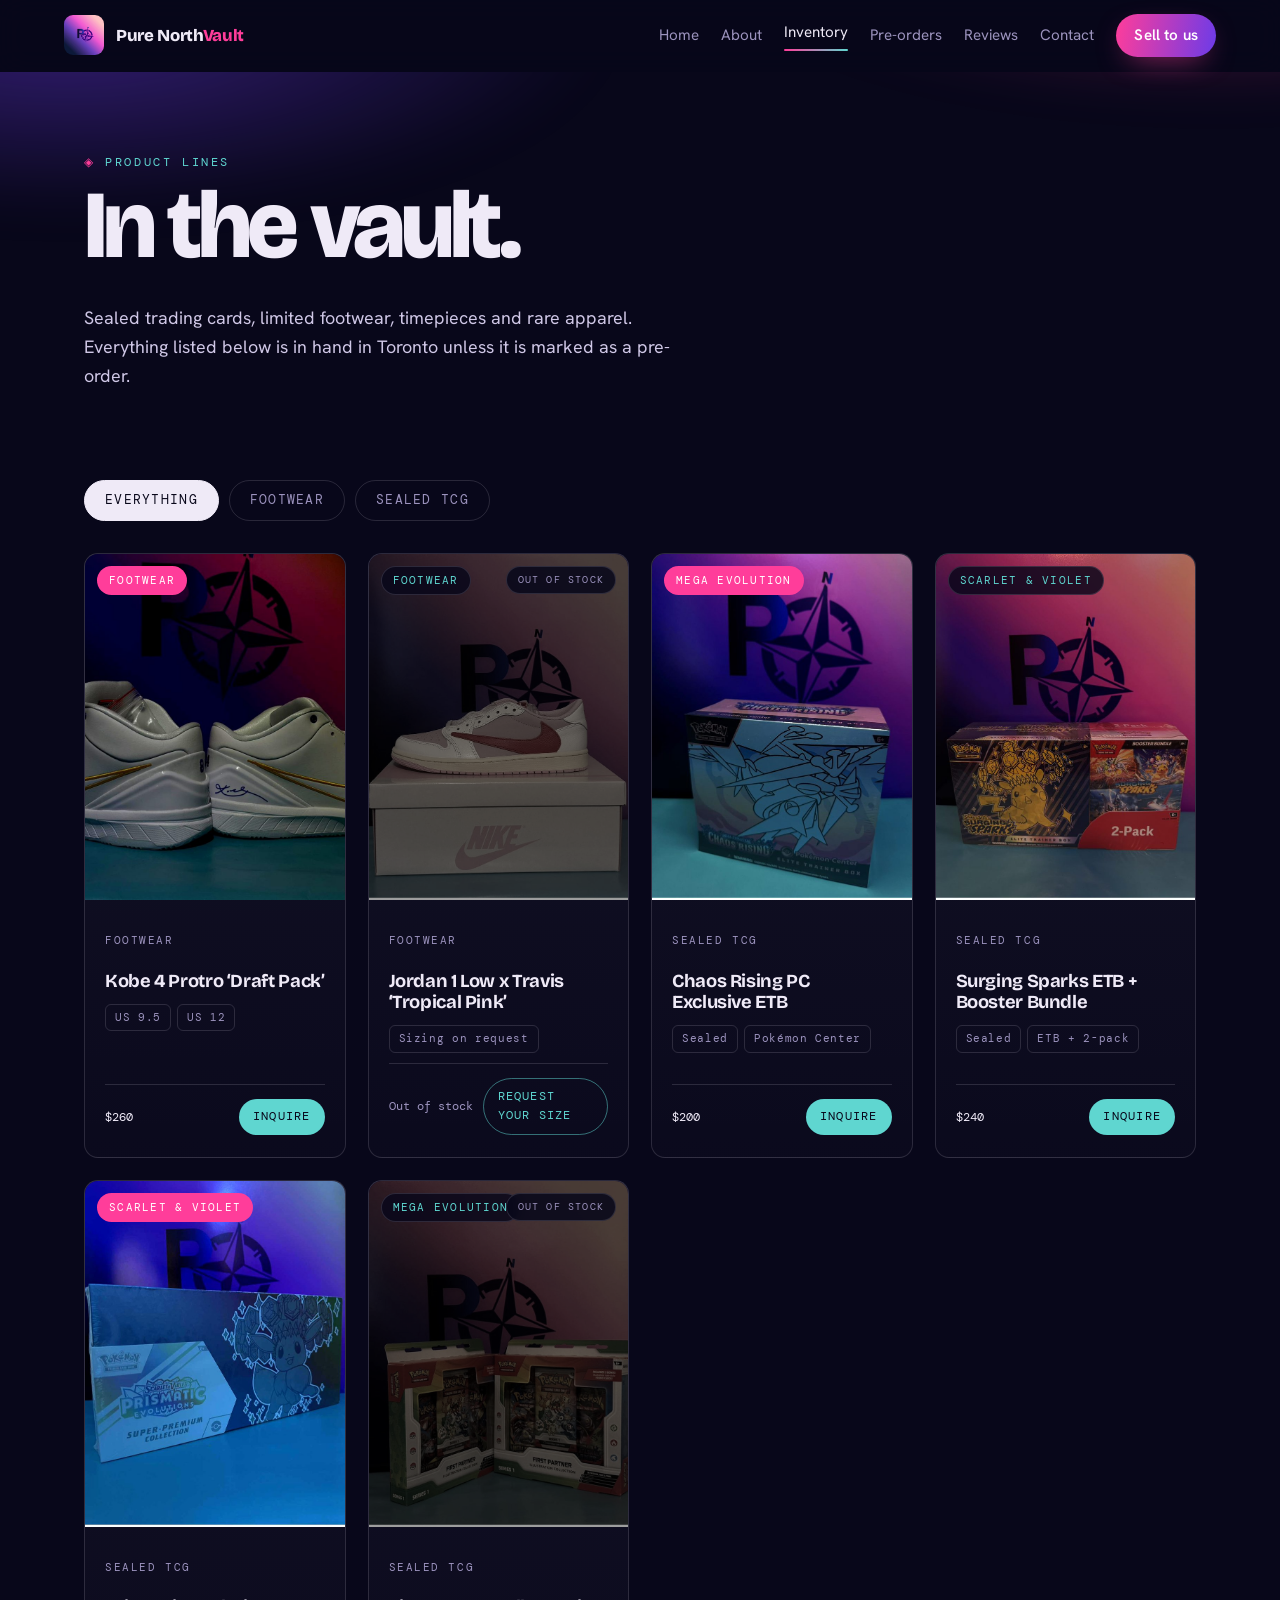
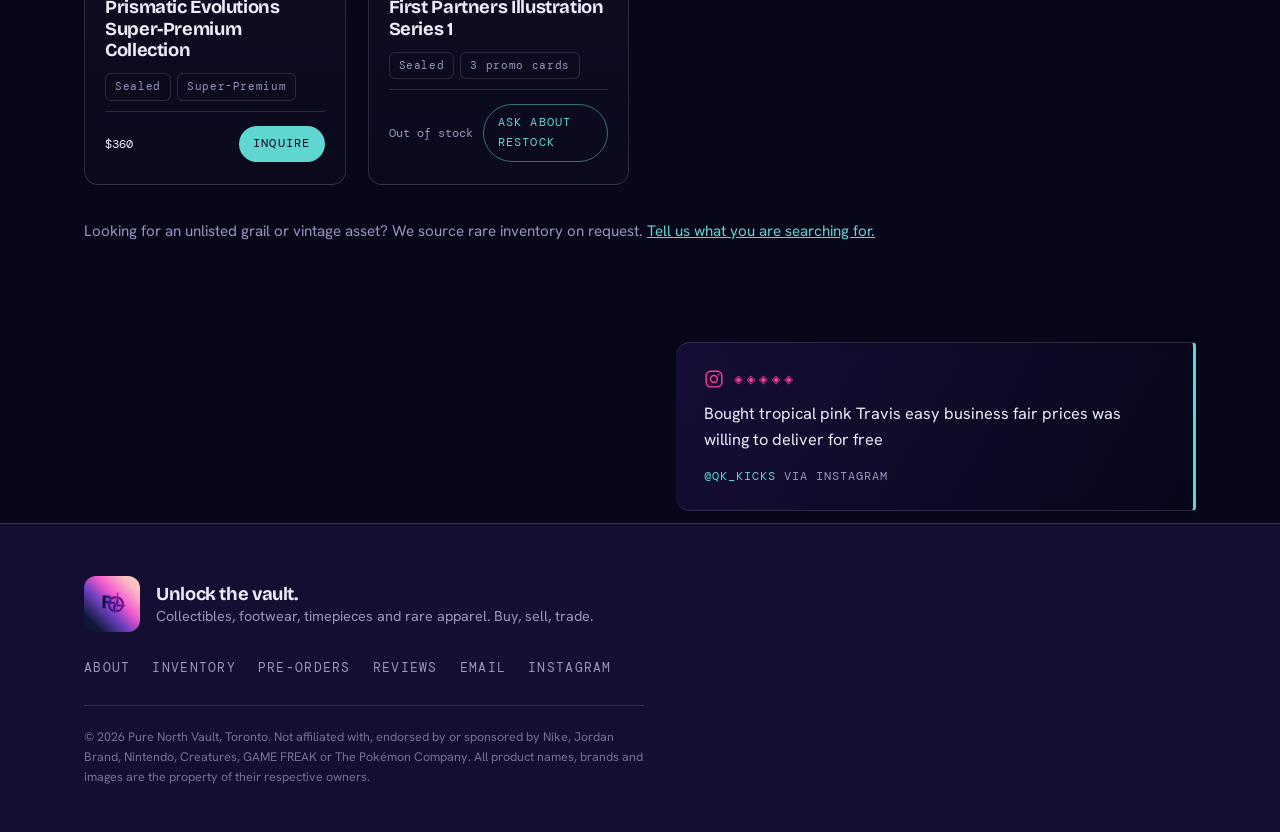
==== inventory.html @ a0ca2fc9 "Multi-page site update" ====
<!DOCTYPE html>
<html lang="en">
<head>
<meta charset="utf-8">
<meta name="viewport" content="width=device-width, initial-scale=1">
<title>Inventory | Pure North Vault</title>
<meta name="description" content="Sealed Pokemon, limited footwear and rare collectibles currently in the vault. In hand in Toronto, shipped worldwide.">
<meta name="theme-color" content="#08071A">
<meta property="og:title" content="Inventory | Pure North Vault">
<meta property="og:description" content="Sealed Pokemon, limited footwear and rare collectibles currently in the vault. In hand in Toronto, shipped worldwide.">
<meta property="og:image" content="assets/logo-pure-north-vault.jpg">
<meta property="og:type" content="website">
<link rel="icon" href="assets/logo-pure-north-vault.jpg">
<link rel="preconnect" href="https://fonts.googleapis.com">
<link rel="preconnect" href="https://fonts.gstatic.com" crossorigin>
<link href="https://fonts.googleapis.com/css2?family=Bricolage+Grotesque:opsz,wdth,wght@12..96,75..100,400;12..96,75..100,700;12..96,75..100,800&family=Hanken+Grotesk:wght@400;500;600&family=DM+Mono:wght@400;500&display=swap" rel="stylesheet">
<link rel="stylesheet" href="styles.css">
</head>
<body>
<a class="skip" href="#main">Skip to content</a>

<header class="nav" id="nav">
  <a class="nav__brand" href="index.html">
    <img src="assets/logo-pure-north-vault.jpg" alt="" width="40" height="40">
    <span>Pure North<em>Vault</em></span>
  </a>
  <nav class="nav__links" id="navLinks" aria-label="Main">
      <a href="index.html">Home</a>
      <a href="about.html">About</a>
      <a href="inventory.html" class="is-here">Inventory</a>
      <a href="preorders.html">Pre-orders</a>
      <a href="reviews.html">Reviews</a>
      <a href="contact.html">Contact</a>
    <a class="btn btn--sm" href="mailto:inquires@purenorthvault.com?subject=Selling%20to%20Pure%20North%20Vault">Sell to us</a>
  </nav>
  <button class="nav__toggle" id="navToggle" aria-expanded="false" aria-controls="navLinks">
    <span></span><span></span><span class="sr">Menu</span>
  </button>
</header>

<main id="main">
<section class="phead">
  <div class="phead__glow" aria-hidden="true"></div>
  <div class="wrap">
    <p class="label">Product lines</p>
    <h1 class="phead__title">In the vault.</h1>
    <p class="phead__lede">Sealed trading cards, limited footwear, timepieces and rare apparel. Everything listed below is in hand in Toronto unless it is marked as a pre-order.</p>
  </div>
</section>

<section class="section section--tight">
  <div class="wrap">
    <div class="filters" role="tablist" aria-label="Filter inventory">
      <button class="chip is-on" role="tab" aria-selected="true" data-filter="all">Everything</button>
      <button class="chip" role="tab" aria-selected="false" data-filter="footwear">Footwear</button>
      <button class="chip" role="tab" aria-selected="false" data-filter="tcg">Sealed TCG</button>
    </div>

    <div class="grid" id="grid"></div>

    <p class="grid__note">
      Looking for an unlisted grail or vintage asset? We source rare inventory on request.
      <a href="mailto:inquires@purenorthvault.com?subject=Sourcing%20request&body=Item%2C%20reference%20or%20set%3A%0ASize%3A%0ABudget%3A">Tell us what you are searching for.</a>
    </p>
  </div>
</section>

<div class="wrap">
  <figure class="vouch vouch--right">
    <div class="vouch__head"><svg class="ig" viewBox="0 0 24 24" fill="none" stroke="currentColor" stroke-width="1.7" aria-hidden="true"><rect x="2.6" y="2.6" width="18.8" height="18.8" rx="5.4"/><circle cx="12" cy="12" r="4.15"/><circle cx="17.35" cy="6.7" r="1.15" fill="currentColor" stroke="none"/></svg><span class="vouch__stars" aria-label="5 out of 5">&#9672;&#9672;&#9672;&#9672;&#9672;</span></div>
    <blockquote>Bought tropical pink Travis easy business fair prices was willing to deliver for free</blockquote>
    <figcaption><a href="https://instagram.com/qk_kicks" target="_blank" rel="noopener">@qk_kicks</a><span>via Instagram</span></figcaption>
  </figure>
</div>
</main>

<footer class="foot">
  <div class="wrap foot__inner">
    <div class="foot__brand">
      <img src="assets/logo-pure-north-vault.jpg" alt="Pure North Vault" width="56" height="56">
      <p>Unlock the vault.<br><span>Collectibles, footwear, timepieces and rare apparel. Buy, sell, trade.</span></p>
    </div>
    <nav class="foot__links" aria-label="Footer">
      <a href="about.html">About</a>
      <a href="inventory.html">Inventory</a>
      <a href="preorders.html">Pre-orders</a>
      <a href="reviews.html">Reviews</a>
      <a href="mailto:inquires@purenorthvault.com">Email</a>
      <a href="https://instagram.com/purenorthvault" target="_blank" rel="noopener">Instagram</a>
    </nav>
    <p class="foot__legal">
      &copy; <span id="year">2026</span> Pure North Vault, Toronto. Not affiliated with, endorsed by or sponsored by
      Nike, Jordan Brand, Nintendo, Creatures, GAME FREAK or The Pok&eacute;mon Company. All product names, brands and
      images are the property of their respective owners.
    </p>
  </div>
</footer>

<script src="script.js"></script>
</body>
</html>
---- styles.css ----
/* =========================================================
   PURE NORTH VAULT - styles.css
   Palette   ink #08071A · vault #140E33 · violet #6C3BE8
             magenta #FF3D9A · ice #5FD6D0 · bone #EFEAF7
   Type      Bricolage Grotesque (display) / Hanken Grotesk (body)
             DM Mono (labels, data)
   ========================================================= */

:root{
  --ink:#08071A;
  --vault:#140E33;
  --vault-2:#1C1442;
  --violet:#6C3BE8;
  --magenta:#FF3D9A;
  --ice:#5FD6D0;
  --bone:#EFEAF7;
  --dim:#9C93BE;
  --line:rgba(239,234,247,.14);

  --display:"Bricolage Grotesque",system-ui,sans-serif;
  --body:"Hanken Grotesk",system-ui,sans-serif;
  --mono:"DM Mono",ui-monospace,monospace;

  --gutter:clamp(20px,5vw,64px);
  --maxw:1240px;
  --r:14px;
}

*,*::before,*::after{box-sizing:border-box}
html{scroll-behavior:smooth;-webkit-text-size-adjust:100%}
body{
  margin:0;
  background:var(--ink);
  color:var(--bone);
  font-family:var(--body);
  font-size:clamp(16px,1.05vw,17px);
  line-height:1.62;
  overflow-x:hidden;
}
img{max-width:100%;display:block}
a{color:inherit}
button,input,select,textarea{font:inherit;color:inherit}

.wrap{width:100%;max-width:var(--maxw);margin-inline:auto;padding-inline:var(--gutter)}
.sr{position:absolute;width:1px;height:1px;overflow:hidden;clip:rect(0 0 0 0);white-space:nowrap}
.skip{position:absolute;left:-9999px;top:0;background:var(--magenta);color:#fff;padding:12px 18px;z-index:99}
.skip:focus{left:12px;top:12px}

:focus-visible{outline:2px solid var(--ice);outline-offset:3px;border-radius:4px}

/* ---------- shared type ---------- */
.h2{
  font-family:var(--display);
  font-weight:800;
  font-size:clamp(2.4rem,6vw,4.4rem);
  line-height:.95;
  letter-spacing:-.03em;
  margin:.15em 0 .4em;
}
.label{
  font-family:var(--mono);
  font-size:.74rem;
  letter-spacing:.22em;
  text-transform:uppercase;
  color:var(--ice);
  margin:0;
}
.label::before{content:"◈ ";color:var(--magenta)}
.eyebrow{
  font-family:var(--mono);
  font-size:.74rem;
  letter-spacing:.2em;
  text-transform:uppercase;
  color:var(--dim);
  margin:0 0 22px;
}
.section__lede{max-width:56ch;color:var(--dim);font-size:1.06rem;margin:0 0 44px}

/* ---------- buttons ---------- */
.btn{
  display:inline-flex;align-items:center;justify-content:center;gap:10px;
  padding:15px 26px;border:0;border-radius:100px;cursor:pointer;
  background:linear-gradient(100deg,var(--magenta),var(--violet));
  color:#fff;text-decoration:none;font-weight:600;letter-spacing:.01em;
  box-shadow:0 10px 30px -12px rgba(255,61,154,.75);
  transition:transform .18s ease, box-shadow .18s ease, filter .18s ease;
}
.btn:hover{transform:translateY(-2px);filter:brightness(1.08);box-shadow:0 16px 38px -14px rgba(255,61,154,.9)}
.btn:active{transform:translateY(0)}
.btn--ghost{background:transparent;border:1px solid var(--line);box-shadow:none;color:var(--bone)}
.btn--ghost:hover{border-color:var(--ice);box-shadow:none;background:rgba(95,214,208,.07)}
.btn--sm{padding:9px 18px;font-size:.9rem}
.btn--full{width:100%}
.link{
  font-family:var(--mono);font-size:.85rem;letter-spacing:.04em;
  color:var(--ice);text-decoration:none;border-bottom:1px solid transparent;
}
.link:hover{border-color:var(--ice)}

/* =========================================================
   NAV
   ========================================================= */
.nav{
  position:sticky;top:0;z-index:50;
  display:flex;align-items:center;justify-content:space-between;gap:20px;
  padding:14px var(--gutter);
  background:rgba(8,7,26,.72);
  backdrop-filter:blur(14px);
  border-bottom:1px solid transparent;
  transition:border-color .3s ease,background .3s ease;
}
.nav.is-stuck{border-bottom-color:var(--line);background:rgba(8,7,26,.92)}
.nav__brand{
  display:flex;align-items:center;gap:12px;text-decoration:none;
  font-family:var(--display);font-weight:800;letter-spacing:-.02em;font-size:1.05rem;
}
.nav__brand img{border-radius:9px}
.nav__brand em{font-style:normal;color:var(--magenta)}
.nav__links{display:flex;align-items:center;gap:28px}
.nav__links a{
  text-decoration:none;font-size:.95rem;color:var(--dim);
  transition:color .18s ease;
}
.nav__links a:hover{color:var(--bone)}
.nav__links a.is-here{color:var(--bone)}
.nav__links a.is-here::after{content:"";display:block;height:2px;margin-top:4px;border-radius:2px;background:linear-gradient(90deg,var(--magenta),var(--ice))}
.nav__links{gap:22px}
.nav__links .btn{color:#fff}
.nav__toggle{
  display:none;width:44px;height:38px;border:1px solid var(--line);
  border-radius:10px;background:transparent;cursor:pointer;
  flex-direction:column;gap:5px;align-items:center;justify-content:center;
}
.nav__toggle span:not(.sr){display:block;width:18px;height:2px;background:var(--bone);transition:transform .25s ease}
.nav__toggle[aria-expanded="true"] span:nth-child(1){transform:translateY(3.5px) rotate(45deg)}
.nav__toggle[aria-expanded="true"] span:nth-child(2){transform:translateY(-3.5px) rotate(-45deg)}

/* =========================================================
   HERO
   ========================================================= */
.hero{position:relative;overflow:hidden;isolation:isolate;padding-top:clamp(60px,10vh,110px)}
.hero__aurora{
  position:absolute;inset:-30% -10% auto -10%;height:150%;z-index:-2;
  background:
    radial-gradient(58% 52% at 80% 16%, rgba(255,61,154,.78) 0%, transparent 60%),
    radial-gradient(52% 48% at 24% 40%, rgba(108,59,232,.72) 0%, transparent 64%),
    radial-gradient(40% 38% at 58% 82%, rgba(95,214,208,.28) 0%, transparent 70%),
    radial-gradient(70% 60% at 50% 50%, rgba(20,14,51,.35) 0%, transparent 80%);
  filter:blur(20px);
}
.hero__rose{
  position:absolute;top:2%;right:-12%;width:min(760px,92vw);z-index:-1;
  color:rgba(8,7,26,.62);
  opacity:.9;
}
.hero__rose svg{width:100%;height:auto;display:block}
.rose__star{transform-origin:200px 200px;transition:transform .45s cubic-bezier(.2,.8,.2,1)}
.rose__ring{transform-origin:200px 200px;animation:spin 120s linear infinite}
@keyframes spin{to{transform:rotate(360deg)}}

.hero__inner{
  position:relative;
  width:100%;max-width:var(--maxw);margin-inline:auto;
  padding:clamp(30px,7vh,70px) var(--gutter) clamp(60px,11vh,120px);
}
.hero__title{
  font-family:var(--display);
  font-weight:800;
  font-size:clamp(3.6rem,13.5vw,10.5rem);
  line-height:.82;
  letter-spacing:-.05em;
  margin:0 0 28px;
  text-wrap:balance;
}
.hero__title::after{
  content:"";display:block;width:88px;height:5px;margin-top:26px;
  background:linear-gradient(90deg,var(--magenta),var(--ice));
  border-radius:4px;
}
.hero__lede{max-width:50ch;font-size:clamp(1.02rem,1.5vw,1.2rem);color:#CFC7E6;margin:0 0 34px}
.hero__cta{display:flex;flex-wrap:wrap;gap:14px}

/* ticker */
.ticker{
  position:relative;overflow:hidden;
  border-block:1px solid var(--line);
  background:rgba(8,7,26,.55);
  padding:13px 0;
}
.ticker__track{
  display:flex;align-items:center;gap:26px;width:max-content;
  animation:slide 42s linear infinite;
  font-family:var(--mono);font-size:.8rem;letter-spacing:.14em;text-transform:uppercase;color:var(--dim);
}
.ticker__track i{color:var(--magenta);font-style:normal}
@keyframes slide{from{transform:translateX(0)}to{transform:translateX(-50%)}}

/* =========================================================
   SECTIONS
   ========================================================= */
.section{padding-block:clamp(72px,11vh,130px);scroll-margin-top:84px}
.section--vault{
  background:
    linear-gradient(180deg,var(--vault) 0%,var(--vault-2) 100%);
  border-block:1px solid var(--line);
  position:relative;overflow:hidden;
}
.section--vault::before{
  content:"";position:absolute;inset:0;pointer-events:none;
  background:radial-gradient(50% 60% at 88% 8%, rgba(255,61,154,.2), transparent 65%);
}
.section--vault > .wrap{position:relative}

/* pillars */
.pillars{display:grid;grid-template-columns:repeat(3,1fr);gap:22px;margin-bottom:64px}
.pillar{
  padding:34px 30px 38px;
  border:1px solid var(--line);border-radius:var(--r);
  background:linear-gradient(180deg,rgba(239,234,247,.05),rgba(239,234,247,.015));
  position:relative;overflow:hidden;
  transition:border-color .25s ease,transform .25s ease;
}
.pillar::after{
  content:"";position:absolute;left:0;right:0;top:0;height:2px;
  background:linear-gradient(90deg,var(--magenta),var(--violet),var(--ice));
  transform:scaleX(0);transform-origin:left;transition:transform .4s ease;
}
.pillar:hover{border-color:rgba(95,214,208,.35);transform:translateY(-3px)}
.pillar:hover::after{transform:scaleX(1)}
.pillar h3{
  font-family:var(--display);font-weight:800;
  font-size:clamp(1.9rem,3.4vw,2.7rem);line-height:1;letter-spacing:-.03em;
  margin:0 0 14px;
}
.pillar p{margin:0;color:var(--dim);font-size:.98rem}

/* stats */
.stats{display:grid;grid-template-columns:repeat(4,1fr);gap:2px;background:var(--line);border:1px solid var(--line);border-radius:var(--r);overflow:hidden}
.stat{background:var(--ink);padding:26px 24px}
.stat b{
  display:block;font-family:var(--display);font-weight:800;
  font-size:clamp(1.7rem,3vw,2.3rem);letter-spacing:-.03em;line-height:1;
  color:var(--ice);margin-bottom:8px;
}
.stat span{font-family:var(--mono);font-size:.76rem;letter-spacing:.08em;color:var(--dim);text-transform:uppercase}

/* =========================================================
   REVIEWS (scattered)
   ========================================================= */
.vouch{
  max-width:520px;margin:0 0 12px;padding:26px 28px 24px;
  border:1px solid var(--line);border-left:3px solid var(--magenta);
  border-radius:4px 14px 14px 4px;
  background:linear-gradient(120deg,rgba(108,59,232,.14),rgba(8,7,26,.4));
  backdrop-filter:blur(4px);
}
.vouch--left{margin-right:auto;transform:rotate(-.7deg)}
.vouch--right{margin-left:auto;transform:rotate(.8deg);border-left:0;border-right:3px solid var(--ice);border-radius:14px 4px 4px 14px}
.vouch--tilt{transform:rotate(1deg);border-left-color:var(--ice)}
.vouch__stars{color:var(--magenta);letter-spacing:.32em;font-size:.72rem;margin-bottom:12px}
.vouch blockquote{margin:0 0 14px;font-size:1.02rem;line-height:1.55}
.vouch figcaption{font-family:var(--mono);font-size:.78rem;letter-spacing:.08em;text-transform:uppercase;color:var(--bone)}
.vouch figcaption span{color:var(--dim);margin-left:8px}
.vouch__pair{display:grid;grid-template-columns:1fr 1fr;gap:26px;align-items:start;padding-block:10px}
.vouch__pair .vouch{max-width:none;margin:0}

/* =========================================================
   INVENTORY GRID
   ========================================================= */
.filters{display:flex;flex-wrap:wrap;gap:10px;margin-bottom:32px}
.chip{
  padding:9px 20px;border-radius:100px;cursor:pointer;
  border:1px solid var(--line);background:transparent;color:var(--dim);
  font-family:var(--mono);font-size:.8rem;letter-spacing:.1em;text-transform:uppercase;
  transition:all .2s ease;
}
.chip:hover{color:var(--bone);border-color:var(--ice)}
.chip.is-on{background:var(--bone);color:var(--ink);border-color:var(--bone)}

.grid{display:grid;grid-template-columns:repeat(4,1fr);gap:22px}
.card{
  display:flex;flex-direction:column;
  border:1px solid var(--line);border-radius:var(--r);overflow:hidden;
  background:linear-gradient(180deg,rgba(239,234,247,.05),rgba(239,234,247,.015));
  transition:transform .28s ease,border-color .28s ease,box-shadow .28s ease;
}
.card:hover{transform:translateY(-5px);border-color:rgba(255,61,154,.4);box-shadow:0 24px 50px -30px rgba(255,61,154,.9)}
.card__media{position:relative;aspect-ratio:3/4;overflow:hidden;background:var(--vault)}
.card__media img{width:100%;height:100%;object-fit:cover;transition:opacity .4s ease,transform .6s ease}
.card__media img.alt{position:absolute;inset:0;opacity:0}
.card:hover .card__media img.alt{opacity:1}
.card:hover .card__media img{transform:scale(1.03)}
.card__tag{
  position:absolute;top:12px;left:12px;z-index:2;
  padding:5px 11px;border-radius:100px;
  background:rgba(8,7,26,.82);border:1px solid var(--line);backdrop-filter:blur(6px);
  font-family:var(--mono);font-size:.66rem;letter-spacing:.12em;text-transform:uppercase;color:var(--ice);
}
.card__tag--hot{color:#fff;background:var(--magenta);border-color:transparent}
.card__body{padding:20px 20px 22px;display:flex;flex-direction:column;gap:10px;flex:1}
.card__line{font-family:var(--mono);font-size:.7rem;letter-spacing:.14em;text-transform:uppercase;color:var(--dim)}
.card__name{font-family:var(--display);font-weight:700;font-size:1.15rem;line-height:1.15;letter-spacing:-.02em;margin:0}
.card__specs{display:flex;flex-wrap:wrap;gap:6px;margin:2px 0 0;padding:0;list-style:none}
.card__specs li{
  font-family:var(--mono);font-size:.68rem;letter-spacing:.06em;
  padding:4px 9px;border:1px solid var(--line);border-radius:6px;color:var(--dim);
}
.card__foot{margin-top:auto;padding-top:14px;display:flex;align-items:center;justify-content:space-between;gap:10px;border-top:1px solid var(--line)}
.card__price{font-family:var(--mono);font-size:.78rem;color:var(--bone);white-space:nowrap}
.card__cta{
  font-family:var(--mono);font-size:.76rem;letter-spacing:.1em;text-transform:uppercase;
  text-decoration:none;color:var(--ink);background:var(--ice);
  padding:8px 14px;border-radius:100px;transition:filter .2s ease,transform .2s ease;
}
.card__cta:hover{filter:brightness(1.1);transform:translateX(2px)}
.grid__note{margin:34px 0 0;color:var(--dim);font-size:.95rem}
.grid__note a{color:var(--ice)}

/* =========================================================
   PRE-ORDERS
   ========================================================= */
.preorders{display:grid;grid-template-columns:1.05fr .95fr;gap:22px;align-items:start}
.po{
  border:1px solid var(--line);border-radius:var(--r);
  background:rgba(8,7,26,.42);
  padding:28px 28px 30px;
}
.po h3{font-family:var(--display);font-weight:800;font-size:1.45rem;letter-spacing:-.02em;line-height:1.1;margin:0 0 10px}
.po p{margin:0 0 14px;color:var(--dim);font-size:.97rem}
.po__meta{font-family:var(--mono);font-size:.76rem;letter-spacing:.08em;text-transform:uppercase;color:var(--bone)}
.po__meta span{color:var(--ice);margin-right:10px}
.po__stack{display:grid;gap:22px}
.po--feature{
  position:relative;overflow:hidden;
  padding:36px 34px 38px;
  background:linear-gradient(160deg,rgba(255,61,154,.16),rgba(108,59,232,.14) 55%,rgba(8,7,26,.5));
  border-color:rgba(255,61,154,.4);
}
.po--feature h3{font-size:clamp(1.9rem,3.6vw,2.6rem);margin-bottom:14px}
.po__flag{
  display:inline-block;margin-bottom:16px;padding:6px 13px;border-radius:100px;
  background:var(--magenta);color:#fff;
  font-family:var(--mono);font-size:.68rem;letter-spacing:.16em;text-transform:uppercase;
}
.po__terms{list-style:none;padding:0;margin:0 0 26px;display:grid;gap:9px}
.po__terms li{position:relative;padding-left:24px;font-size:.96rem;color:#D5CDEA}
.po__terms li::before{content:"◈";position:absolute;left:0;color:var(--ice);font-size:.75rem;top:2px}

/* =========================================================
   CONTACT
   ========================================================= */
.contact{display:grid;grid-template-columns:1fr .85fr;gap:clamp(30px,5vw,72px);align-items:start}
.contact__mail{
  display:inline-block;margin-bottom:34px;
  font-family:var(--display);font-weight:700;
  font-size:clamp(1.1rem,2.6vw,1.85rem);letter-spacing:-.02em;
  color:var(--ice);text-decoration:none;
  border-bottom:2px solid rgba(95,214,208,.35);
  word-break:break-word;
  transition:border-color .2s ease,color .2s ease;
}
.contact__mail:hover{color:var(--magenta);border-bottom-color:var(--magenta)}
.contact__facts{display:grid;grid-template-columns:1fr 1fr;gap:20px 26px;margin:0}
.contact__facts div{border-top:1px solid var(--line);padding-top:12px}
.contact__facts dt{font-family:var(--mono);font-size:.7rem;letter-spacing:.14em;text-transform:uppercase;color:var(--dim);margin-bottom:5px}
.contact__facts dd{margin:0;font-size:.98rem}
.contact__facts a{color:var(--ice);text-decoration:none}
.contact__facts a:hover{text-decoration:underline}

.form{
  border:1px solid var(--line);border-radius:var(--r);
  padding:30px 28px 32px;
  background:linear-gradient(180deg,rgba(239,234,247,.05),rgba(239,234,247,.015));
}
.form__title{font-family:var(--display);font-weight:800;font-size:1.4rem;letter-spacing:-.02em;margin:0 0 22px}
.field{margin-bottom:16px}
.field label{display:block;font-family:var(--mono);font-size:.72rem;letter-spacing:.12em;text-transform:uppercase;color:var(--dim);margin-bottom:7px}
.field input,.field select,.field textarea{
  width:100%;padding:12px 14px;border-radius:10px;
  background:rgba(8,7,26,.6);border:1px solid var(--line);
  transition:border-color .2s ease,background .2s ease;
}
.field textarea{resize:vertical;min-height:104px}
.field input:focus,.field select:focus,.field textarea:focus{border-color:var(--ice);outline:none;background:rgba(8,7,26,.85)}
.field.is-bad input,.field.is-bad textarea{border-color:var(--magenta)}
.form__note{font-family:var(--mono);font-size:.72rem;letter-spacing:.05em;color:var(--dim);margin:14px 0 0;text-align:center}
.form__note.is-bad{color:var(--magenta)}

/* =========================================================
   FOOTER
   ========================================================= */
.foot{border-top:1px solid var(--line);padding-block:52px 44px;background:var(--vault)}
.foot__inner{display:grid;gap:26px}
.foot__brand{display:flex;align-items:center;gap:16px}
.foot__brand img{border-radius:12px}
.foot__brand p{margin:0;font-family:var(--display);font-weight:700;font-size:1.15rem;letter-spacing:-.02em;line-height:1.3}
.foot__brand span{display:block;font-family:var(--body);font-weight:400;font-size:.9rem;color:var(--dim);letter-spacing:0}
.foot__links{display:flex;flex-wrap:wrap;gap:22px}
.foot__links a{font-family:var(--mono);font-size:.8rem;letter-spacing:.1em;text-transform:uppercase;color:var(--dim);text-decoration:none}
.foot__links a:hover{color:var(--ice)}
.foot__legal{margin:0;font-size:.78rem;line-height:1.6;color:rgba(156,147,190,.72);max-width:80ch;border-top:1px solid var(--line);padding-top:22px}

/* =========================================================
   REVEAL ON SCROLL
   ========================================================= */
.reveal{opacity:0;transform:translateY(22px);transition:opacity .7s ease,transform .7s cubic-bezier(.2,.8,.2,1)}
.reveal.is-in{opacity:1;transform:none}

/* =========================================================
   RESPONSIVE
   ========================================================= */
@media (max-width:1080px){
  .grid{grid-template-columns:repeat(3,1fr)}
  .stats{grid-template-columns:repeat(2,1fr)}
}
@media (max-width:900px){
  .pillars{grid-template-columns:1fr}
  .preorders{grid-template-columns:1fr}
  .contact{grid-template-columns:1fr}
  .vouch__pair{grid-template-columns:1fr}
  .hero__rose{top:auto;bottom:-6%;right:-30%;width:min(560px,110vw);opacity:.55}
}
@media (max-width:760px){
  .nav__toggle{display:flex}
  .nav__links{
    position:absolute;top:100%;left:0;right:0;
    flex-direction:column;align-items:stretch;gap:0;
    background:rgba(8,7,26,.97);border-bottom:1px solid var(--line);
    padding:8px var(--gutter) 20px;
    display:none;
  }
  .nav__links.is-open{display:flex}
  .nav__links a{padding:14px 0;border-bottom:1px solid var(--line)}
  .nav__links .btn{margin-top:14px;border-bottom:0;justify-content:center}
  .grid{grid-template-columns:repeat(2,1fr);gap:14px}
  .card__body{padding:16px 15px 18px}
  .card__name{font-size:1.02rem}
  .card__foot{flex-direction:column;align-items:flex-start;gap:10px}
  .vouch--left,.vouch--right,.vouch--tilt{transform:none}
  .contact__facts{grid-template-columns:1fr}
}
@media (max-width:420px){
  .grid{grid-template-columns:1fr}
  .stats{grid-template-columns:1fr}
}

/* =========================================================
   REDUCED MOTION
   ========================================================= */
@media (prefers-reduced-motion:reduce){
  *,*::before,*::after{animation-duration:.001ms!important;animation-iteration-count:1!important;transition-duration:.001ms!important;scroll-behavior:auto!important}
  .reveal{opacity:1;transform:none}
}


/* =========================================================
   PAGE HEADERS (sub-pages)
   ========================================================= */
.phead{position:relative;overflow:hidden;padding:clamp(56px,9vh,104px) 0 clamp(30px,5vh,54px)}
.phead__glow{
  position:absolute;inset:-60% -20% auto -20%;height:190%;z-index:-1;pointer-events:none;
  background:
    radial-gradient(48% 44% at 82% 8%, rgba(255,61,154,.5) 0%, transparent 62%),
    radial-gradient(46% 42% at 18% 24%, rgba(108,59,232,.45) 0%, transparent 66%);
  filter:blur(24px);
}
.phead__title{
  font-family:var(--display);font-weight:800;
  font-size:clamp(2.8rem,8vw,6rem);line-height:.9;letter-spacing:-.045em;
  margin:.12em 0 .35em;text-wrap:balance;
}
.phead__lede{max-width:60ch;color:#CFC7E6;font-size:clamp(1rem,1.4vw,1.14rem);margin:0}
.section--tight{padding-block:clamp(28px,5vh,56px) clamp(72px,11vh,120px)}

/* =========================================================
   HOME CATEGORY CARDS
   ========================================================= */
.cats{display:grid;grid-template-columns:repeat(4,1fr);gap:18px;margin:12px 0 44px}
.cat{
  padding:28px 24px 30px;border:1px solid var(--line);border-radius:var(--r);
  background:linear-gradient(180deg,rgba(239,234,247,.05),rgba(239,234,247,.015));
  transition:border-color .25s ease,transform .25s ease;
}
.cat:hover{border-color:rgba(95,214,208,.35);transform:translateY(-3px)}
.cat h3{font-family:var(--display);font-weight:800;font-size:1.35rem;letter-spacing:-.02em;margin:0 0 10px}
.cat p{margin:0;color:var(--dim);font-size:.94rem}

.rowcta{display:flex;flex-wrap:wrap;align-items:center;gap:16px}
.rowcta--center{justify-content:center}

/* =========================================================
   REVIEWS PAGE
   ========================================================= */
.revs{display:grid;grid-template-columns:repeat(2,1fr);gap:18px}
.rev{
  display:flex;gap:18px;margin:0;padding:24px 26px;
  border:1px solid var(--line);border-radius:var(--r);
  background:linear-gradient(140deg,rgba(108,59,232,.12),rgba(8,7,26,.4));
  transition:border-color .25s ease,transform .25s ease;
}
.rev:hover{border-color:rgba(255,61,154,.4);transform:translateY(-2px)}
.rev__icon{
  flex:none;width:44px;height:44px;border-radius:12px;
  display:grid;place-items:center;
  background:linear-gradient(135deg,var(--magenta),var(--violet));
  color:#fff;
}
.rev__body{min-width:0}
.rev__stars{color:var(--magenta);letter-spacing:.3em;font-size:.66rem;margin-bottom:8px}
.rev blockquote{margin:0 0 12px;font-size:1rem;line-height:1.5}
.rev figcaption a{
  font-family:var(--mono);font-size:.8rem;letter-spacing:.04em;
  color:var(--ice);text-decoration:none;
}
.rev figcaption a:hover{text-decoration:underline}
.ig{width:22px;height:22px;flex:none}

/* floating reviews get the icon too */
.vouch__head{display:flex;align-items:center;gap:10px;margin-bottom:12px}
.vouch__head .ig{color:var(--magenta);width:20px;height:20px}
.vouch__head .vouch__stars{margin:0}
.vouch figcaption a{color:var(--ice);text-decoration:none}
.vouch figcaption a:hover{text-decoration:underline}

/* =========================================================
   OUT OF STOCK
   ========================================================= */
.card.is-out .card__media img{filter:grayscale(.55) brightness(.62)}
.card.is-out:hover .card__media img{filter:grayscale(.3) brightness(.75)}
.card__out{
  position:absolute;top:12px;right:12px;z-index:2;
  padding:5px 11px;border-radius:100px;
  background:rgba(8,7,26,.86);border:1px solid var(--line);backdrop-filter:blur(6px);
  font-family:var(--mono);font-size:.62rem;letter-spacing:.12em;text-transform:uppercase;color:var(--dim);
}
.card__price.is-gone{color:var(--dim)}
.card.is-out .card__cta{background:transparent;color:var(--ice);border:1px solid rgba(95,214,208,.5)}
.grid__empty{grid-column:1/-1;color:var(--dim);padding:40px 0}
.grid__empty a{color:var(--ice)}

/* =========================================================
   PRE-ORDER LINEUP + COUNTDOWN
   ========================================================= */
.po__stack--row{grid-template-columns:repeat(3,1fr);margin-top:22px}
.countdown{display:flex;align-items:flex-end;gap:22px;flex-wrap:wrap;margin:0 0 26px}
.cd__unit{text-align:left}
.cd__unit b{
  display:block;font-family:var(--display);font-weight:800;
  font-size:clamp(1.9rem,4vw,2.7rem);line-height:1;letter-spacing:-.04em;color:var(--ice);
}
.cd__unit span{font-family:var(--mono);font-size:.68rem;letter-spacing:.14em;text-transform:uppercase;color:var(--dim)}
.cd__label{
  font-family:var(--mono);font-size:.7rem;letter-spacing:.14em;text-transform:uppercase;
  color:var(--dim);margin:0 0 4px;
}
.lineup{display:grid;gap:12px;margin:0 0 26px}
.lineup__row{
  display:grid;grid-template-columns:1fr auto auto;align-items:center;gap:18px;
  padding:16px 18px;border:1px solid var(--line);border-radius:12px;
  background:rgba(8,7,26,.42);
}
.lineup__row h3{font-family:var(--display);font-weight:700;font-size:1.02rem;letter-spacing:-.01em;margin:0 0 3px;line-height:1.25}
.lineup__row p{margin:0;font-family:var(--mono);font-size:.7rem;letter-spacing:.12em;text-transform:uppercase;color:var(--ice)}
.lineup__price{font-family:var(--display);font-weight:800;font-size:1.5rem;letter-spacing:-.02em;white-space:nowrap}
.po__fine{font-family:var(--mono);font-size:.7rem;letter-spacing:.08em;color:var(--dim);margin:16px 0 0}
.po--feature h2{
  font-family:var(--display);font-weight:800;
  font-size:clamp(1.9rem,4.4vw,3rem);letter-spacing:-.035em;line-height:1;margin:0 0 14px;
}
.pillar .link{display:inline-block;margin-top:14px}

/* =========================================================
   RESPONSIVE (new blocks)
   ========================================================= */
@media (max-width:1080px){
  .cats{grid-template-columns:repeat(2,1fr)}
  .po__stack--row{grid-template-columns:1fr}
}
@media (max-width:900px){
  .revs{grid-template-columns:1fr}
}
@media (max-width:760px){
  .nav__links{gap:0}
  .nav__links a.is-here::after{display:none}
  .nav__links a.is-here{color:var(--ice)}
  .cats{grid-template-columns:1fr}
  .lineup__row{grid-template-columns:1fr auto;gap:12px}
  .lineup__row .btn{grid-column:1/-1;justify-content:center}
  .rev{gap:14px;padding:20px}
  .countdown{gap:18px}
}
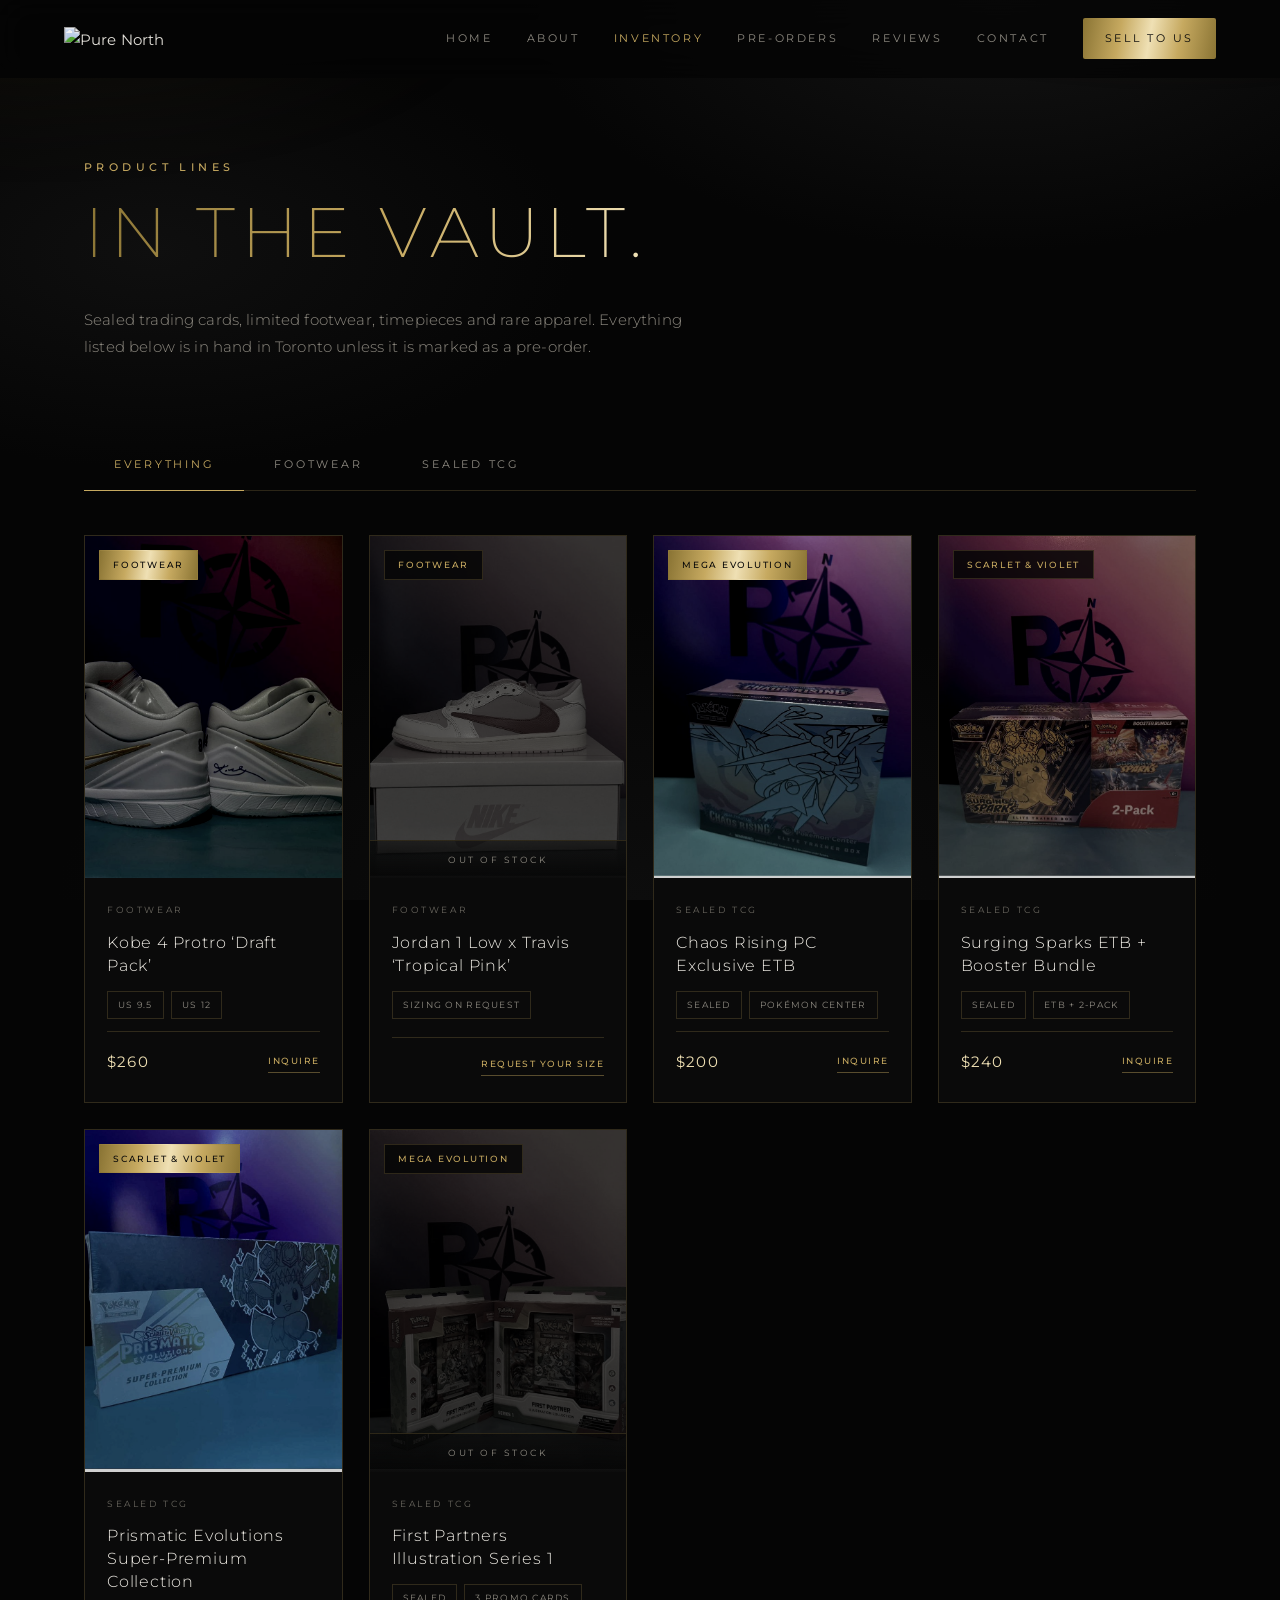
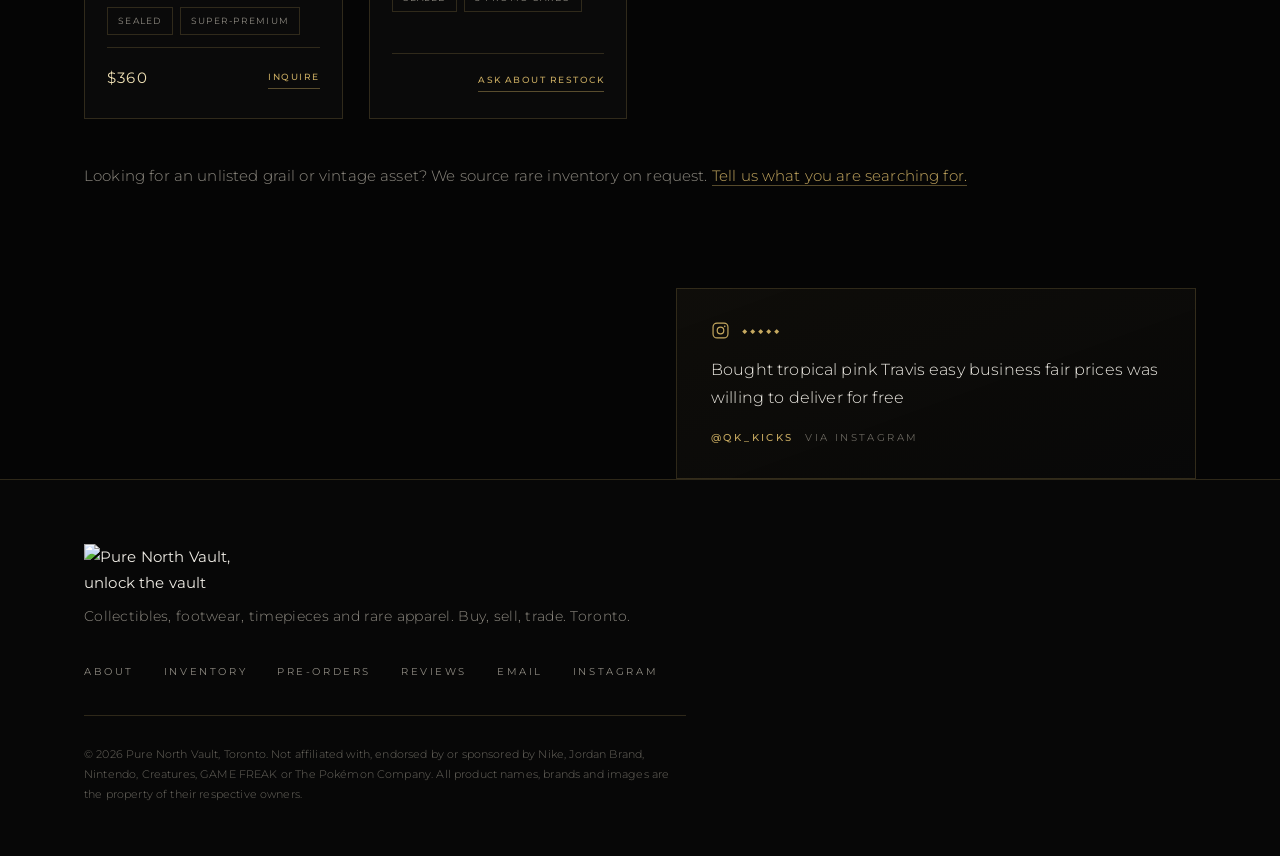
==== commit 07aad004: "Black and gold rebrand" ====
--- a/inventory.html
+++ b/inventory.html
@@ -5,15 +5,15 @@
 <meta name="viewport" content="width=device-width, initial-scale=1">
 <title>Inventory | Pure North Vault</title>
 <meta name="description" content="Sealed Pokemon, limited footwear and rare collectibles currently in the vault. In hand in Toronto, shipped worldwide.">
-<meta name="theme-color" content="#08071A">
+<meta name="theme-color" content="#050505">
 <meta property="og:title" content="Inventory | Pure North Vault">
 <meta property="og:description" content="Sealed Pokemon, limited footwear and rare collectibles currently in the vault. In hand in Toronto, shipped worldwide.">
-<meta property="og:image" content="assets/logo-pure-north-vault.jpg">
+<meta property="og:image" content="assets/pnv-social.jpg">
 <meta property="og:type" content="website">
-<link rel="icon" href="assets/logo-pure-north-vault.jpg">
+<link rel="icon" href="assets/pnv-social.jpg">
 <link rel="preconnect" href="https://fonts.googleapis.com">
 <link rel="preconnect" href="https://fonts.gstatic.com" crossorigin>
-<link href="https://fonts.googleapis.com/css2?family=Bricolage+Grotesque:opsz,wdth,wght@12..96,75..100,400;12..96,75..100,700;12..96,75..100,800&family=Hanken+Grotesk:wght@400;500;600&family=DM+Mono:wght@400;500&display=swap" rel="stylesheet">
+<link href="https://fonts.googleapis.com/css2?family=Montserrat:wght@200;300;400;500;600&display=swap" rel="stylesheet">
 <link rel="stylesheet" href="styles.css">
 </head>
 <body>
@@ -21,8 +21,7 @@
 
 <header class="nav" id="nav">
   <a class="nav__brand" href="index.html">
-    <img src="assets/logo-pure-north-vault.jpg" alt="" width="40" height="40">
-    <span>Pure North<em>Vault</em></span>
+    <img src="assets/pnv-mark.png" alt="Pure North Vault" width="120" height="26">
   </a>
   <nav class="nav__links" id="navLinks" aria-label="Main">
       <a href="index.html">Home</a>
@@ -67,7 +66,7 @@
 
 <div class="wrap">
   <figure class="vouch vouch--right">
-    <div class="vouch__head"><svg class="ig" viewBox="0 0 24 24" fill="none" stroke="currentColor" stroke-width="1.7" aria-hidden="true"><rect x="2.6" y="2.6" width="18.8" height="18.8" rx="5.4"/><circle cx="12" cy="12" r="4.15"/><circle cx="17.35" cy="6.7" r="1.15" fill="currentColor" stroke="none"/></svg><span class="vouch__stars" aria-label="5 out of 5">&#9672;&#9672;&#9672;&#9672;&#9672;</span></div>
+    <div class="vouch__head"><svg class="ig" viewBox="0 0 24 24" fill="none" stroke="currentColor" stroke-width="1.5" aria-hidden="true"><rect x="2.6" y="2.6" width="18.8" height="18.8" rx="5"/><circle cx="12" cy="12" r="4.15"/><circle cx="17.35" cy="6.7" r="1.05" fill="currentColor" stroke="none"/></svg><span class="vouch__stars" aria-label="5 out of 5">&#9670;&#9670;&#9670;&#9670;&#9670;</span></div>
     <blockquote>Bought tropical pink Travis easy business fair prices was willing to deliver for free</blockquote>
     <figcaption><a href="https://instagram.com/qk_kicks" target="_blank" rel="noopener">@qk_kicks</a><span>via Instagram</span></figcaption>
   </figure>
@@ -77,8 +76,8 @@
 <footer class="foot">
   <div class="wrap foot__inner">
     <div class="foot__brand">
-      <img src="assets/logo-pure-north-vault.jpg" alt="Pure North Vault" width="56" height="56">
-      <p>Unlock the vault.<br><span>Collectibles, footwear, timepieces and rare apparel. Buy, sell, trade.</span></p>
+      <img src="assets/pnv-lockup.png" alt="Pure North Vault, unlock the vault" width="220" height="62">
+      <p>Collectibles, footwear, timepieces and rare apparel. Buy, sell, trade. Toronto.</p>
     </div>
     <nav class="foot__links" aria-label="Footer">
       <a href="about.html">About</a>
@@ -98,4 +97,4 @@
 
 <script src="script.js"></script>
 </body>
-</html>
+</html>
--- a/styles.css
+++ b/styles.css
@@ -1,101 +1,139 @@
 /* =========================================================
    PURE NORTH VAULT - styles.css
-   Palette   ink #08071A · vault #140E33 · violet #6C3BE8
-             magenta #FF3D9A · ice #5FD6D0 · bone #EFEAF7
-   Type      Bricolage Grotesque (display) / Hanken Grotesk (body)
-             DM Mono (labels, data)
+   Black on black, gold on gold. Montserrat throughout.
+
+   Gold      #8A7434 -> #C6A960 -> #EFE0B4  (from the logo)
+   Ground    #050505 base, #0A0A0A panels, #101010 lifts
    ========================================================= */
 
 :root{
-  --ink:#08071A;
-  --vault:#140E33;
-  --vault-2:#1C1442;
-  --violet:#6C3BE8;
-  --magenta:#FF3D9A;
-  --ice:#5FD6D0;
-  --bone:#EFEAF7;
-  --dim:#9C93BE;
-  --line:rgba(239,234,247,.14);
-
-  --display:"Bricolage Grotesque",system-ui,sans-serif;
-  --body:"Hanken Grotesk",system-ui,sans-serif;
-  --mono:"DM Mono",ui-monospace,monospace;
+  /* ground */
+  --black:#050505;
+  --coal:#0A0A0A;
+  --char:#101010;
+  --lift:#141414;
+
+  /* gold */
+  --gold-deep:#8A7434;
+  --gold:#C6A960;
+  --gold-pale:#EFE0B4;
+  --gold-line:rgba(198,169,96,.20);
+  --gold-line-2:rgba(198,169,96,.42);
+  --gold-wash:rgba(198,169,96,.06);
+
+  /* type */
+  --bone:#EDEAE3;
+  --dim:#8E8A81;
+  --dimmer:#6A675F;
+
+  --font:"Montserrat",system-ui,-apple-system,"Helvetica Neue",sans-serif;
 
   --gutter:clamp(20px,5vw,64px);
   --maxw:1240px;
-  --r:14px;
+  --r:2px;
+
+  --grad-gold:linear-gradient(100deg,#8A7434 0%,#C6A960 28%,#EFE0B4 50%,#C6A960 72%,#8A7434 100%);
 }
 
 *,*::before,*::after{box-sizing:border-box}
 html{scroll-behavior:smooth;-webkit-text-size-adjust:100%}
+
 body{
   margin:0;
-  background:var(--ink);
   color:var(--bone);
-  font-family:var(--body);
-  font-size:clamp(16px,1.05vw,17px);
-  line-height:1.62;
+  font-family:var(--font);
+  font-weight:400;
+  font-size:clamp(15px,1vw,16px);
+  line-height:1.75;
+  letter-spacing:.01em;
   overflow-x:hidden;
-}
+  background:var(--black);
+  background-image:
+    radial-gradient(60% 45% at 78% 0%,   #131313 0%, transparent 62%),
+    radial-gradient(55% 40% at 12% 28%,  #0F0F0F 0%, transparent 60%),
+    radial-gradient(70% 50% at 50% 100%, #0D0D0D 0%, transparent 65%);
+  background-attachment:fixed;
+}
+
 img{max-width:100%;display:block}
 a{color:inherit}
-button,input,select,textarea{font:inherit;color:inherit}
+button,input,select,textarea{font:inherit;color:inherit;letter-spacing:inherit}
 
 .wrap{width:100%;max-width:var(--maxw);margin-inline:auto;padding-inline:var(--gutter)}
 .sr{position:absolute;width:1px;height:1px;overflow:hidden;clip:rect(0 0 0 0);white-space:nowrap}
-.skip{position:absolute;left:-9999px;top:0;background:var(--magenta);color:#fff;padding:12px 18px;z-index:99}
+.skip{position:absolute;left:-9999px;top:0;background:var(--gold);color:#000;padding:12px 18px;z-index:99}
 .skip:focus{left:12px;top:12px}
-
-:focus-visible{outline:2px solid var(--ice);outline-offset:3px;border-radius:4px}
-
-/* ---------- shared type ---------- */
+:focus-visible{outline:1px solid var(--gold);outline-offset:4px}
+
+::selection{background:rgba(198,169,96,.28);color:#fff}
+
+/* ---------------------------------------------------------
+   GOLD GRADIENT TEXT
+   --------------------------------------------------------- */
+.h2,.phead__title,.hero__title,.pillar h3,.cat h3,.po--feature h2,
+.lineup__price,.stat b,.cd__unit b,.contact__mail,.form__title{
+  background:var(--grad-gold);
+  -webkit-background-clip:text;
+  background-clip:text;
+  color:transparent;
+}
+
+/* ---------------------------------------------------------
+   TYPE SCALE
+   --------------------------------------------------------- */
 .h2{
-  font-family:var(--display);
-  font-weight:800;
-  font-size:clamp(2.4rem,6vw,4.4rem);
-  line-height:.95;
-  letter-spacing:-.03em;
-  margin:.15em 0 .4em;
+  font-weight:200;
+  font-size:clamp(1.9rem,4.4vw,3.4rem);
+  line-height:1.12;
+  letter-spacing:.06em;
+  text-transform:uppercase;
+  margin:.2em 0 .55em;
 }
 .label{
-  font-family:var(--mono);
-  font-size:.74rem;
-  letter-spacing:.22em;
-  text-transform:uppercase;
-  color:var(--ice);
-  margin:0;
-}
-.label::before{content:"◈ ";color:var(--magenta)}
+  font-weight:500;font-size:.66rem;
+  letter-spacing:.42em;text-transform:uppercase;
+  color:var(--gold);margin:0;
+}
 .eyebrow{
-  font-family:var(--mono);
-  font-size:.74rem;
-  letter-spacing:.2em;
-  text-transform:uppercase;
-  color:var(--dim);
-  margin:0 0 22px;
-}
-.section__lede{max-width:56ch;color:var(--dim);font-size:1.06rem;margin:0 0 44px}
-
-/* ---------- buttons ---------- */
+  font-weight:400;font-size:.66rem;
+  letter-spacing:.42em;text-transform:uppercase;
+  color:var(--dimmer);margin:0 0 30px;
+}
+.section__lede{
+  max-width:60ch;color:var(--dim);font-weight:300;
+  font-size:clamp(.95rem,1.15vw,1.04rem);margin:0 0 52px;
+}
+
+/* ---------------------------------------------------------
+   BUTTONS
+   --------------------------------------------------------- */
 .btn{
-  display:inline-flex;align-items:center;justify-content:center;gap:10px;
-  padding:15px 26px;border:0;border-radius:100px;cursor:pointer;
-  background:linear-gradient(100deg,var(--magenta),var(--violet));
-  color:#fff;text-decoration:none;font-weight:600;letter-spacing:.01em;
-  box-shadow:0 10px 30px -12px rgba(255,61,154,.75);
-  transition:transform .18s ease, box-shadow .18s ease, filter .18s ease;
-}
-.btn:hover{transform:translateY(-2px);filter:brightness(1.08);box-shadow:0 16px 38px -14px rgba(255,61,154,.9)}
-.btn:active{transform:translateY(0)}
-.btn--ghost{background:transparent;border:1px solid var(--line);box-shadow:none;color:var(--bone)}
-.btn--ghost:hover{border-color:var(--ice);box-shadow:none;background:rgba(95,214,208,.07)}
-.btn--sm{padding:9px 18px;font-size:.9rem}
+  display:inline-flex;align-items:center;justify-content:center;
+  padding:15px 34px;border:0;cursor:pointer;border-radius:var(--r);
+  background:var(--grad-gold);
+  color:#0A0A0A;
+  font-weight:600;font-size:.72rem;
+  letter-spacing:.26em;text-transform:uppercase;text-decoration:none;
+  transition:filter .3s ease,transform .3s ease;
+}
+.btn:hover{filter:brightness(1.14);transform:translateY(-1px)}
+.btn:active{transform:none}
+.btn--ghost{
+  background:transparent;color:var(--gold);
+  border:1px solid var(--gold-line-2);
+}
+.btn--ghost:hover{background:var(--gold-wash);filter:none;border-color:var(--gold)}
+.btn--sm{padding:11px 22px;font-size:.63rem;letter-spacing:.22em}
 .btn--full{width:100%}
+
 .link{
-  font-family:var(--mono);font-size:.85rem;letter-spacing:.04em;
-  color:var(--ice);text-decoration:none;border-bottom:1px solid transparent;
-}
-.link:hover{border-color:var(--ice)}
+  font-weight:500;font-size:.68rem;
+  letter-spacing:.24em;text-transform:uppercase;
+  color:var(--gold);text-decoration:none;
+  border-bottom:1px solid transparent;padding-bottom:3px;
+  transition:border-color .3s ease;
+}
+.link:hover{border-color:var(--gold-line-2)}
 
 /* =========================================================
    NAV
@@ -103,307 +141,375 @@
 .nav{
   position:sticky;top:0;z-index:50;
   display:flex;align-items:center;justify-content:space-between;gap:20px;
-  padding:14px var(--gutter);
-  background:rgba(8,7,26,.72);
-  backdrop-filter:blur(14px);
+  padding:18px var(--gutter);
+  background:rgba(5,5,5,.78);
+  backdrop-filter:blur(16px);
   border-bottom:1px solid transparent;
-  transition:border-color .3s ease,background .3s ease;
-}
-.nav.is-stuck{border-bottom-color:var(--line);background:rgba(8,7,26,.92)}
-.nav__brand{
-  display:flex;align-items:center;gap:12px;text-decoration:none;
-  font-family:var(--display);font-weight:800;letter-spacing:-.02em;font-size:1.05rem;
-}
-.nav__brand img{border-radius:9px}
-.nav__brand em{font-style:normal;color:var(--magenta)}
-.nav__links{display:flex;align-items:center;gap:28px}
+  transition:border-color .4s ease,background .4s ease,padding .4s ease;
+}
+.nav.is-stuck{border-bottom-color:var(--gold-line);background:rgba(5,5,5,.94);padding-block:13px}
+.nav__brand{display:flex;align-items:center;text-decoration:none}
+.nav__brand img{height:24px;width:auto;opacity:.95}
+.nav__links{display:flex;align-items:center;gap:34px}
 .nav__links a{
-  text-decoration:none;font-size:.95rem;color:var(--dim);
-  transition:color .18s ease;
-}
-.nav__links a:hover{color:var(--bone)}
-.nav__links a.is-here{color:var(--bone)}
-.nav__links a.is-here::after{content:"";display:block;height:2px;margin-top:4px;border-radius:2px;background:linear-gradient(90deg,var(--magenta),var(--ice))}
-.nav__links{gap:22px}
-.nav__links .btn{color:#fff}
+  text-decoration:none;font-weight:400;font-size:.68rem;
+  letter-spacing:.24em;text-transform:uppercase;
+  color:var(--dim);transition:color .3s ease;
+}
+.nav__links a:hover{color:var(--gold-pale)}
+.nav__links a.is-here{color:var(--gold)}
+.nav__links .btn{color:#0A0A0A}
 .nav__toggle{
-  display:none;width:44px;height:38px;border:1px solid var(--line);
-  border-radius:10px;background:transparent;cursor:pointer;
-  flex-direction:column;gap:5px;align-items:center;justify-content:center;
-}
-.nav__toggle span:not(.sr){display:block;width:18px;height:2px;background:var(--bone);transition:transform .25s ease}
+  display:none;width:42px;height:38px;
+  border:1px solid var(--gold-line);border-radius:var(--r);
+  background:transparent;cursor:pointer;
+  flex-direction:column;gap:6px;align-items:center;justify-content:center;
+}
+.nav__toggle span:not(.sr){display:block;width:17px;height:1px;background:var(--gold);transition:transform .3s ease}
 .nav__toggle[aria-expanded="true"] span:nth-child(1){transform:translateY(3.5px) rotate(45deg)}
 .nav__toggle[aria-expanded="true"] span:nth-child(2){transform:translateY(-3.5px) rotate(-45deg)}
 
 /* =========================================================
    HERO
    ========================================================= */
-.hero{position:relative;overflow:hidden;isolation:isolate;padding-top:clamp(60px,10vh,110px)}
+.hero{position:relative;overflow:hidden;isolation:isolate}
 .hero__aurora{
-  position:absolute;inset:-30% -10% auto -10%;height:150%;z-index:-2;
+  position:absolute;inset:-25% -10% auto -10%;height:150%;z-index:-2;pointer-events:none;
   background:
-    radial-gradient(58% 52% at 80% 16%, rgba(255,61,154,.78) 0%, transparent 60%),
-    radial-gradient(52% 48% at 24% 40%, rgba(108,59,232,.72) 0%, transparent 64%),
-    radial-gradient(40% 38% at 58% 82%, rgba(95,214,208,.28) 0%, transparent 70%),
-    radial-gradient(70% 60% at 50% 50%, rgba(20,14,51,.35) 0%, transparent 80%);
-  filter:blur(20px);
+    radial-gradient(48% 42% at 76% 14%, rgba(198,169,96,.14) 0%, transparent 64%),
+    radial-gradient(46% 40% at 20% 46%, rgba(138,116,52,.10) 0%, transparent 66%),
+    radial-gradient(60% 50% at 50% 90%, #0C0C0C 0%, transparent 70%);
+  filter:blur(30px);
 }
 .hero__rose{
-  position:absolute;top:2%;right:-12%;width:min(760px,92vw);z-index:-1;
-  color:rgba(8,7,26,.62);
-  opacity:.9;
+  position:absolute;top:6%;right:-10%;width:min(680px,88vw);z-index:-1;
+  color:rgba(198,169,96,.09);
 }
 .hero__rose svg{width:100%;height:auto;display:block}
-.rose__star{transform-origin:200px 200px;transition:transform .45s cubic-bezier(.2,.8,.2,1)}
-.rose__ring{transform-origin:200px 200px;animation:spin 120s linear infinite}
+.rose__star{transform-origin:200px 200px;transition:transform .6s cubic-bezier(.2,.8,.2,1)}
+.rose__ring{transform-origin:200px 200px;animation:spin 160s linear infinite}
 @keyframes spin{to{transform:rotate(360deg)}}
 
 .hero__inner{
-  position:relative;
-  width:100%;max-width:var(--maxw);margin-inline:auto;
-  padding:clamp(30px,7vh,70px) var(--gutter) clamp(60px,11vh,120px);
+  position:relative;width:100%;max-width:var(--maxw);margin-inline:auto;
+  padding:clamp(64px,13vh,150px) var(--gutter) clamp(70px,12vh,130px);
 }
 .hero__title{
-  font-family:var(--display);
-  font-weight:800;
-  font-size:clamp(3.6rem,13.5vw,10.5rem);
-  line-height:.82;
-  letter-spacing:-.05em;
-  margin:0 0 28px;
-  text-wrap:balance;
+  font-weight:200;
+  font-size:clamp(2.5rem,7.6vw,6.2rem);
+  line-height:1.06;
+  letter-spacing:.1em;
+  text-transform:uppercase;
+  margin:0 0 34px;
 }
 .hero__title::after{
-  content:"";display:block;width:88px;height:5px;margin-top:26px;
-  background:linear-gradient(90deg,var(--magenta),var(--ice));
-  border-radius:4px;
-}
-.hero__lede{max-width:50ch;font-size:clamp(1.02rem,1.5vw,1.2rem);color:#CFC7E6;margin:0 0 34px}
-.hero__cta{display:flex;flex-wrap:wrap;gap:14px}
+  content:"";display:block;width:120px;height:1px;margin-top:38px;
+  background:linear-gradient(90deg,var(--gold),transparent);
+}
+.hero__lede{
+  max-width:52ch;font-weight:300;color:var(--dim);
+  font-size:clamp(.96rem,1.25vw,1.08rem);margin:0 0 42px;
+}
+.hero__cta{display:flex;flex-wrap:wrap;gap:16px}
 
 /* ticker */
 .ticker{
   position:relative;overflow:hidden;
-  border-block:1px solid var(--line);
-  background:rgba(8,7,26,.55);
-  padding:13px 0;
+  border-block:1px solid var(--gold-line);
+  background:rgba(10,10,10,.6);
+  padding:15px 0;
 }
 .ticker__track{
-  display:flex;align-items:center;gap:26px;width:max-content;
-  animation:slide 42s linear infinite;
-  font-family:var(--mono);font-size:.8rem;letter-spacing:.14em;text-transform:uppercase;color:var(--dim);
-}
-.ticker__track i{color:var(--magenta);font-style:normal}
+  display:flex;align-items:center;gap:30px;width:max-content;
+  animation:slide 54s linear infinite;
+  font-weight:400;font-size:.62rem;letter-spacing:.4em;text-transform:uppercase;color:var(--dimmer);
+}
+.ticker__track i{color:var(--gold);font-style:normal;font-size:.5rem}
 @keyframes slide{from{transform:translateX(0)}to{transform:translateX(-50%)}}
 
 /* =========================================================
    SECTIONS
    ========================================================= */
-.section{padding-block:clamp(72px,11vh,130px);scroll-margin-top:84px}
+.section{padding-block:clamp(76px,11vh,132px);scroll-margin-top:84px}
+.section--tight{padding-block:clamp(28px,5vh,54px) clamp(76px,11vh,124px)}
 .section--vault{
-  background:
-    linear-gradient(180deg,var(--vault) 0%,var(--vault-2) 100%);
-  border-block:1px solid var(--line);
+  border-block:1px solid var(--gold-line);
+  background:linear-gradient(180deg,#080808 0%,#0C0B09 50%,#080808 100%);
   position:relative;overflow:hidden;
 }
 .section--vault::before{
   content:"";position:absolute;inset:0;pointer-events:none;
-  background:radial-gradient(50% 60% at 88% 8%, rgba(255,61,154,.2), transparent 65%);
+  background:radial-gradient(46% 60% at 84% 6%, rgba(198,169,96,.10), transparent 66%);
 }
 .section--vault > .wrap{position:relative}
 
-/* pillars */
-.pillars{display:grid;grid-template-columns:repeat(3,1fr);gap:22px;margin-bottom:64px}
+/* page headers */
+.phead{position:relative;overflow:hidden;padding:clamp(56px,9vh,110px) 0 clamp(26px,4vh,46px)}
+.phead__glow{
+  position:absolute;inset:-70% -20% auto -20%;height:200%;z-index:-1;pointer-events:none;
+  background:
+    radial-gradient(42% 40% at 80% 6%, rgba(198,169,96,.13) 0%, transparent 64%),
+    radial-gradient(40% 38% at 16% 22%, rgba(138,116,52,.09) 0%, transparent 66%);
+  filter:blur(34px);
+}
+.phead__title{
+  font-weight:200;
+  font-size:clamp(2.1rem,5.6vw,4.4rem);
+  line-height:1.1;letter-spacing:.08em;text-transform:uppercase;
+  margin:.24em 0 .5em;
+}
+.phead__lede{max-width:62ch;color:var(--dim);font-weight:300;font-size:clamp(.95rem,1.2vw,1.06rem);margin:0}
+
+/* =========================================================
+   PILLARS + CATEGORIES
+   ========================================================= */
+.pillars{display:grid;grid-template-columns:repeat(3,1fr);gap:1px;margin-bottom:76px;background:var(--gold-line)}
 .pillar{
-  padding:34px 30px 38px;
-  border:1px solid var(--line);border-radius:var(--r);
-  background:linear-gradient(180deg,rgba(239,234,247,.05),rgba(239,234,247,.015));
-  position:relative;overflow:hidden;
-  transition:border-color .25s ease,transform .25s ease;
-}
-.pillar::after{
-  content:"";position:absolute;left:0;right:0;top:0;height:2px;
-  background:linear-gradient(90deg,var(--magenta),var(--violet),var(--ice));
-  transform:scaleX(0);transform-origin:left;transition:transform .4s ease;
-}
-.pillar:hover{border-color:rgba(95,214,208,.35);transform:translateY(-3px)}
-.pillar:hover::after{transform:scaleX(1)}
+  padding:44px 36px 46px;background:var(--black);
+  position:relative;transition:background .4s ease;
+}
+.pillar:hover{background:var(--coal)}
 .pillar h3{
-  font-family:var(--display);font-weight:800;
-  font-size:clamp(1.9rem,3.4vw,2.7rem);line-height:1;letter-spacing:-.03em;
-  margin:0 0 14px;
-}
-.pillar p{margin:0;color:var(--dim);font-size:.98rem}
+  font-weight:200;font-size:clamp(1.5rem,2.6vw,2.1rem);
+  letter-spacing:.14em;text-transform:uppercase;margin:0 0 20px;
+}
+.pillar p{margin:0;color:var(--dim);font-weight:300;font-size:.94rem}
+
+.cats{display:grid;grid-template-columns:repeat(4,1fr);gap:1px;margin:16px 0 54px;background:var(--gold-line)}
+.cat{padding:38px 28px 40px;background:var(--black);transition:background .4s ease}
+.cat:hover{background:var(--coal)}
+.cat h3{font-weight:300;font-size:1.02rem;letter-spacing:.2em;text-transform:uppercase;margin:0 0 14px}
+.cat p{margin:0;color:var(--dim);font-weight:300;font-size:.9rem}
+
+.rowcta{display:flex;flex-wrap:wrap;align-items:center;gap:20px}
+.rowcta--center{justify-content:center}
 
 /* stats */
-.stats{display:grid;grid-template-columns:repeat(4,1fr);gap:2px;background:var(--line);border:1px solid var(--line);border-radius:var(--r);overflow:hidden}
-.stat{background:var(--ink);padding:26px 24px}
+.stats{display:grid;grid-template-columns:repeat(4,1fr);gap:1px;background:var(--gold-line);border:1px solid var(--gold-line)}
+.stat{background:var(--black);padding:34px 28px}
 .stat b{
-  display:block;font-family:var(--display);font-weight:800;
-  font-size:clamp(1.7rem,3vw,2.3rem);letter-spacing:-.03em;line-height:1;
-  color:var(--ice);margin-bottom:8px;
-}
-.stat span{font-family:var(--mono);font-size:.76rem;letter-spacing:.08em;color:var(--dim);text-transform:uppercase}
-
-/* =========================================================
-   REVIEWS (scattered)
+  display:block;font-weight:200;
+  font-size:clamp(1.7rem,2.8vw,2.4rem);letter-spacing:.06em;line-height:1;margin-bottom:12px;
+}
+.stat span{font-weight:400;font-size:.6rem;letter-spacing:.26em;color:var(--dimmer);text-transform:uppercase}
+
+/* =========================================================
+   FLOATING REVIEWS
    ========================================================= */
 .vouch{
-  max-width:520px;margin:0 0 12px;padding:26px 28px 24px;
-  border:1px solid var(--line);border-left:3px solid var(--magenta);
-  border-radius:4px 14px 14px 4px;
-  background:linear-gradient(120deg,rgba(108,59,232,.14),rgba(8,7,26,.4));
-  backdrop-filter:blur(4px);
-}
-.vouch--left{margin-right:auto;transform:rotate(-.7deg)}
-.vouch--right{margin-left:auto;transform:rotate(.8deg);border-left:0;border-right:3px solid var(--ice);border-radius:14px 4px 4px 14px}
-.vouch--tilt{transform:rotate(1deg);border-left-color:var(--ice)}
-.vouch__stars{color:var(--magenta);letter-spacing:.32em;font-size:.72rem;margin-bottom:12px}
-.vouch blockquote{margin:0 0 14px;font-size:1.02rem;line-height:1.55}
-.vouch figcaption{font-family:var(--mono);font-size:.78rem;letter-spacing:.08em;text-transform:uppercase;color:var(--bone)}
-.vouch figcaption span{color:var(--dim);margin-left:8px}
-.vouch__pair{display:grid;grid-template-columns:1fr 1fr;gap:26px;align-items:start;padding-block:10px}
-.vouch__pair .vouch{max-width:none;margin:0}
-
-/* =========================================================
-   INVENTORY GRID
-   ========================================================= */
-.filters{display:flex;flex-wrap:wrap;gap:10px;margin-bottom:32px}
+  max-width:520px;margin:0;padding:32px 34px;
+  border:1px solid var(--gold-line);
+  background:linear-gradient(160deg,rgba(198,169,96,.05),rgba(10,10,10,.5));
+}
+.vouch--left{margin-right:auto}
+.vouch--right{margin-left:auto}
+.vouch__head{display:flex;align-items:center;gap:12px;margin-bottom:16px}
+.vouch__head .ig{color:var(--gold);width:19px;height:19px}
+.vouch__stars{color:var(--gold);letter-spacing:.34em;font-size:.55rem}
+.vouch blockquote{margin:0 0 18px;font-weight:300;font-size:1rem;line-height:1.7;color:var(--bone)}
+.vouch figcaption{font-weight:500;font-size:.62rem;letter-spacing:.24em;text-transform:uppercase}
+.vouch figcaption a{color:var(--gold);text-decoration:none}
+.vouch figcaption a:hover{text-decoration:underline}
+.vouch figcaption span{color:var(--dimmer);margin-left:12px;font-weight:400}
+.vouch__pair{display:grid;grid-template-columns:1fr 1fr;gap:22px;align-items:start;padding-block:12px}
+.vouch__pair .vouch{max-width:none}
+
+/* =========================================================
+   REVIEWS PAGE
+   ========================================================= */
+.revs{display:grid;grid-template-columns:repeat(2,1fr);gap:1px;background:var(--gold-line);border:1px solid var(--gold-line)}
+.rev{
+  display:flex;gap:22px;margin:0;padding:32px 30px;
+  background:var(--black);transition:background .4s ease;
+}
+.rev:hover{background:var(--coal)}
+.revs::after{content:"";background:var(--black)}
+.rev__icon{
+  flex:none;width:42px;height:42px;border:1px solid var(--gold-line-2);
+  display:grid;place-items:center;color:var(--gold);
+}
+.rev__body{min-width:0}
+.rev__stars{color:var(--gold);letter-spacing:.34em;font-size:.55rem;margin-bottom:12px}
+.rev blockquote{margin:0 0 14px;font-weight:300;font-size:.98rem;line-height:1.65}
+.rev figcaption a{
+  font-weight:500;font-size:.62rem;letter-spacing:.22em;text-transform:uppercase;
+  color:var(--gold);text-decoration:none;
+}
+.rev figcaption a:hover{text-decoration:underline}
+.ig{width:22px;height:22px;flex:none}
+
+/* =========================================================
+   INVENTORY
+   ========================================================= */
+.filters{display:flex;flex-wrap:wrap;gap:0;margin-bottom:44px;border-bottom:1px solid var(--gold-line)}
 .chip{
-  padding:9px 20px;border-radius:100px;cursor:pointer;
-  border:1px solid var(--line);background:transparent;color:var(--dim);
-  font-family:var(--mono);font-size:.8rem;letter-spacing:.1em;text-transform:uppercase;
-  transition:all .2s ease;
-}
-.chip:hover{color:var(--bone);border-color:var(--ice)}
-.chip.is-on{background:var(--bone);color:var(--ink);border-color:var(--bone)}
-
-.grid{display:grid;grid-template-columns:repeat(4,1fr);gap:22px}
+  padding:14px 30px 16px;cursor:pointer;
+  border:0;border-bottom:1px solid transparent;margin-bottom:-1px;
+  background:transparent;color:var(--dim);
+  font-weight:400;font-size:.66rem;letter-spacing:.26em;text-transform:uppercase;
+  transition:color .3s ease,border-color .3s ease;
+}
+.chip:hover{color:var(--gold-pale)}
+.chip.is-on{color:var(--gold);border-bottom-color:var(--gold)}
+
+.grid{display:grid;grid-template-columns:repeat(4,1fr);gap:26px}
 .card{
   display:flex;flex-direction:column;
-  border:1px solid var(--line);border-radius:var(--r);overflow:hidden;
-  background:linear-gradient(180deg,rgba(239,234,247,.05),rgba(239,234,247,.015));
-  transition:transform .28s ease,border-color .28s ease,box-shadow .28s ease;
-}
-.card:hover{transform:translateY(-5px);border-color:rgba(255,61,154,.4);box-shadow:0 24px 50px -30px rgba(255,61,154,.9)}
-.card__media{position:relative;aspect-ratio:3/4;overflow:hidden;background:var(--vault)}
-.card__media img{width:100%;height:100%;object-fit:cover;transition:opacity .4s ease,transform .6s ease}
+  border:1px solid var(--gold-line);
+  background:var(--coal);
+  transition:border-color .4s ease,transform .4s ease,background .4s ease;
+}
+.card:hover{border-color:var(--gold-line-2);transform:translateY(-4px);background:var(--char)}
+.card__media{position:relative;aspect-ratio:3/4;overflow:hidden;background:#0B0B0B}
+.card__media img{
+  width:100%;height:100%;object-fit:cover;
+  filter:saturate(.5) brightness(.8) contrast(1.06);
+  transition:opacity .5s ease,transform .8s ease,filter .5s ease;
+}
 .card__media img.alt{position:absolute;inset:0;opacity:0}
+.card:hover .card__media img{filter:saturate(.9) brightness(.98) contrast(1);transform:scale(1.02)}
 .card:hover .card__media img.alt{opacity:1}
-.card:hover .card__media img{transform:scale(1.03)}
 .card__tag{
-  position:absolute;top:12px;left:12px;z-index:2;
-  padding:5px 11px;border-radius:100px;
-  background:rgba(8,7,26,.82);border:1px solid var(--line);backdrop-filter:blur(6px);
-  font-family:var(--mono);font-size:.66rem;letter-spacing:.12em;text-transform:uppercase;color:var(--ice);
-}
-.card__tag--hot{color:#fff;background:var(--magenta);border-color:transparent}
-.card__body{padding:20px 20px 22px;display:flex;flex-direction:column;gap:10px;flex:1}
-.card__line{font-family:var(--mono);font-size:.7rem;letter-spacing:.14em;text-transform:uppercase;color:var(--dim)}
-.card__name{font-family:var(--display);font-weight:700;font-size:1.15rem;line-height:1.15;letter-spacing:-.02em;margin:0}
-.card__specs{display:flex;flex-wrap:wrap;gap:6px;margin:2px 0 0;padding:0;list-style:none}
+  position:absolute;top:14px;left:14px;z-index:2;
+  padding:6px 13px;background:rgba(5,5,5,.82);border:1px solid var(--gold-line);
+  backdrop-filter:blur(8px);
+  font-weight:500;font-size:.55rem;letter-spacing:.2em;text-transform:uppercase;color:var(--gold);
+}
+.card__tag--hot{background:var(--grad-gold);color:#0A0A0A;border-color:transparent}
+.card__out{
+  position:absolute;left:0;right:0;bottom:0;z-index:2;
+  padding:11px 14px;text-align:center;
+  background:linear-gradient(to top,rgba(5,5,5,.94),rgba(5,5,5,.55));
+  border-top:1px solid var(--gold-line);
+  font-weight:400;font-size:.55rem;letter-spacing:.28em;text-transform:uppercase;color:var(--dim);
+}
+.card__body{padding:24px 22px 26px;display:flex;flex-direction:column;gap:12px;flex:1}
+.card__line{font-weight:400;font-size:.58rem;letter-spacing:.28em;text-transform:uppercase;color:var(--dimmer);margin:0}
+.card__name{font-weight:300;font-size:1rem;line-height:1.45;letter-spacing:.05em;margin:0;color:var(--bone)}
+.card__specs{display:flex;flex-wrap:wrap;gap:7px;margin:2px 0 0;padding:0;list-style:none}
 .card__specs li{
-  font-family:var(--mono);font-size:.68rem;letter-spacing:.06em;
-  padding:4px 9px;border:1px solid var(--line);border-radius:6px;color:var(--dim);
-}
-.card__foot{margin-top:auto;padding-top:14px;display:flex;align-items:center;justify-content:space-between;gap:10px;border-top:1px solid var(--line)}
-.card__price{font-family:var(--mono);font-size:.78rem;color:var(--bone);white-space:nowrap}
+  font-weight:400;font-size:.57rem;letter-spacing:.14em;text-transform:uppercase;
+  padding:5px 10px;border:1px solid var(--gold-line);color:var(--dim);
+}
+.card__foot{
+  margin-top:auto;padding-top:18px;display:flex;align-items:center;justify-content:space-between;flex-wrap:wrap;
+  gap:10px;border-top:1px solid var(--gold-line);
+}
+.card__price{font-weight:400;font-size:.92rem;letter-spacing:.08em;color:var(--gold-pale);white-space:nowrap}
+.card__price.is-gone{color:var(--dimmer);font-size:.58rem;letter-spacing:.22em;text-transform:uppercase}
 .card__cta{
-  font-family:var(--mono);font-size:.76rem;letter-spacing:.1em;text-transform:uppercase;
-  text-decoration:none;color:var(--ink);background:var(--ice);
-  padding:8px 14px;border-radius:100px;transition:filter .2s ease,transform .2s ease;
-}
-.card__cta:hover{filter:brightness(1.1);transform:translateX(2px)}
-.grid__note{margin:34px 0 0;color:var(--dim);font-size:.95rem}
-.grid__note a{color:var(--ice)}
+  font-weight:500;font-size:.57rem;letter-spacing:.16em;text-transform:uppercase;white-space:nowrap;
+  text-decoration:none;color:var(--gold);border-bottom:1px solid var(--gold-line-2);padding-bottom:3px;
+  margin-left:auto;
+  transition:color .3s ease,border-color .3s ease;
+}
+.card__cta:hover{color:var(--gold-pale);border-color:var(--gold)}
+.card.is-out .card__media img{filter:grayscale(.85) brightness(.5)}
+.card.is-out:hover .card__media img{filter:grayscale(.6) brightness(.66)}
+
+.grid__note{margin:44px 0 0;color:var(--dim);font-weight:300;font-size:.94rem}
+.grid__note a{color:var(--gold);text-decoration:none;border-bottom:1px solid var(--gold-line-2)}
+.grid__empty{grid-column:1/-1;color:var(--dim);padding:44px 0}
+.grid__empty a{color:var(--gold)}
 
 /* =========================================================
    PRE-ORDERS
    ========================================================= */
-.preorders{display:grid;grid-template-columns:1.05fr .95fr;gap:22px;align-items:start}
-.po{
-  border:1px solid var(--line);border-radius:var(--r);
-  background:rgba(8,7,26,.42);
-  padding:28px 28px 30px;
-}
-.po h3{font-family:var(--display);font-weight:800;font-size:1.45rem;letter-spacing:-.02em;line-height:1.1;margin:0 0 10px}
-.po p{margin:0 0 14px;color:var(--dim);font-size:.97rem}
-.po__meta{font-family:var(--mono);font-size:.76rem;letter-spacing:.08em;text-transform:uppercase;color:var(--bone)}
-.po__meta span{color:var(--ice);margin-right:10px}
+.po{border:1px solid var(--gold-line);background:var(--coal);padding:36px 34px 38px}
+.po h3{font-weight:300;font-size:1.06rem;letter-spacing:.16em;text-transform:uppercase;margin:0 0 14px;color:var(--bone)}
+.po p{margin:0 0 18px;color:var(--dim);font-weight:300;font-size:.94rem}
+.po__meta{font-weight:400;font-size:.62rem;letter-spacing:.24em;text-transform:uppercase;color:var(--bone)}
+.po__meta span{color:var(--gold);margin-right:14px}
 .po__stack{display:grid;gap:22px}
+.po__stack--row{grid-template-columns:repeat(3,1fr);margin-top:26px}
 .po--feature{
-  position:relative;overflow:hidden;
-  padding:36px 34px 38px;
-  background:linear-gradient(160deg,rgba(255,61,154,.16),rgba(108,59,232,.14) 55%,rgba(8,7,26,.5));
-  border-color:rgba(255,61,154,.4);
-}
-.po--feature h3{font-size:clamp(1.9rem,3.6vw,2.6rem);margin-bottom:14px}
+  position:relative;overflow:hidden;padding:clamp(34px,5vw,58px);
+  border-color:var(--gold-line-2);
+  background:
+    radial-gradient(60% 80% at 90% 0%, rgba(198,169,96,.10), transparent 62%),
+    linear-gradient(165deg,#0D0C0A,#070707);
+}
+.po--feature h2{
+  font-weight:200;font-size:clamp(1.6rem,3.6vw,2.7rem);
+  letter-spacing:.08em;text-transform:uppercase;line-height:1.12;margin:0 0 18px;
+}
 .po__flag{
-  display:inline-block;margin-bottom:16px;padding:6px 13px;border-radius:100px;
-  background:var(--magenta);color:#fff;
-  font-family:var(--mono);font-size:.68rem;letter-spacing:.16em;text-transform:uppercase;
-}
-.po__terms{list-style:none;padding:0;margin:0 0 26px;display:grid;gap:9px}
-.po__terms li{position:relative;padding-left:24px;font-size:.96rem;color:#D5CDEA}
-.po__terms li::before{content:"◈";position:absolute;left:0;color:var(--ice);font-size:.75rem;top:2px}
+  display:inline-block;margin-bottom:22px;padding:8px 16px;
+  border:1px solid var(--gold-line-2);color:var(--gold);
+  font-weight:500;font-size:.58rem;letter-spacing:.3em;text-transform:uppercase;
+}
+.po__terms{list-style:none;padding:0;margin:0 0 34px;display:grid;gap:12px}
+.po__terms li{position:relative;padding-left:26px;font-weight:300;font-size:.94rem;color:var(--dim)}
+.po__terms li::before{content:"";position:absolute;left:0;top:.7em;width:12px;height:1px;background:var(--gold)}
+.po__fine{font-weight:400;font-size:.6rem;letter-spacing:.2em;text-transform:uppercase;color:var(--dimmer);margin:20px 0 0}
+
+.countdown{display:flex;align-items:flex-end;gap:30px;flex-wrap:wrap;margin:26px 0 34px}
+.cd__unit b{display:block;font-weight:200;font-size:clamp(1.8rem,3.6vw,2.6rem);line-height:1;letter-spacing:.04em}
+.cd__unit span{font-weight:400;font-size:.56rem;letter-spacing:.26em;text-transform:uppercase;color:var(--dimmer)}
+.cd__label{font-weight:400;font-size:.58rem;letter-spacing:.26em;text-transform:uppercase;color:var(--dimmer);margin:0 0 6px}
+
+.lineup{display:grid;gap:1px;margin:0 0 34px;background:var(--gold-line);border:1px solid var(--gold-line)}
+.lineup__row{
+  display:grid;grid-template-columns:1fr auto auto;align-items:center;gap:24px;
+  padding:22px 24px;background:var(--black);
+}
+.lineup__row h3{font-weight:300;font-size:.94rem;letter-spacing:.1em;text-transform:none;margin:0 0 6px;line-height:1.4;color:var(--bone)}
+.lineup__row p{margin:0;font-weight:400;font-size:.56rem;letter-spacing:.26em;text-transform:uppercase;color:var(--gold)}
+.lineup__price{font-weight:300;font-size:1.5rem;letter-spacing:.04em;white-space:nowrap}
 
 /* =========================================================
    CONTACT
    ========================================================= */
-.contact{display:grid;grid-template-columns:1fr .85fr;gap:clamp(30px,5vw,72px);align-items:start}
+.contact{display:grid;grid-template-columns:1fr .9fr;gap:clamp(34px,6vw,84px);align-items:start}
 .contact__mail{
-  display:inline-block;margin-bottom:34px;
-  font-family:var(--display);font-weight:700;
-  font-size:clamp(1.1rem,2.6vw,1.85rem);letter-spacing:-.02em;
-  color:var(--ice);text-decoration:none;
-  border-bottom:2px solid rgba(95,214,208,.35);
-  word-break:break-word;
-  transition:border-color .2s ease,color .2s ease;
-}
-.contact__mail:hover{color:var(--magenta);border-bottom-color:var(--magenta)}
-.contact__facts{display:grid;grid-template-columns:1fr 1fr;gap:20px 26px;margin:0}
-.contact__facts div{border-top:1px solid var(--line);padding-top:12px}
-.contact__facts dt{font-family:var(--mono);font-size:.7rem;letter-spacing:.14em;text-transform:uppercase;color:var(--dim);margin-bottom:5px}
-.contact__facts dd{margin:0;font-size:.98rem}
-.contact__facts a{color:var(--ice);text-decoration:none}
+  display:inline-block;margin-bottom:44px;
+  font-weight:200;font-size:clamp(1rem,2.2vw,1.6rem);letter-spacing:.06em;
+  text-decoration:none;border-bottom:1px solid var(--gold-line-2);padding-bottom:8px;
+  word-break:break-word;transition:border-color .3s ease;
+}
+.contact__mail:hover{border-color:var(--gold)}
+.contact__facts{display:grid;grid-template-columns:1fr 1fr;gap:26px 30px;margin:0 0 44px}
+.contact__facts div{border-top:1px solid var(--gold-line);padding-top:16px}
+.contact__facts dt{font-weight:400;font-size:.58rem;letter-spacing:.28em;text-transform:uppercase;color:var(--dimmer);margin-bottom:8px}
+.contact__facts dd{margin:0;font-weight:300;font-size:.94rem}
+.contact__facts a{color:var(--gold);text-decoration:none}
 .contact__facts a:hover{text-decoration:underline}
 
-.form{
-  border:1px solid var(--line);border-radius:var(--r);
-  padding:30px 28px 32px;
-  background:linear-gradient(180deg,rgba(239,234,247,.05),rgba(239,234,247,.015));
-}
-.form__title{font-family:var(--display);font-weight:800;font-size:1.4rem;letter-spacing:-.02em;margin:0 0 22px}
-.field{margin-bottom:16px}
-.field label{display:block;font-family:var(--mono);font-size:.72rem;letter-spacing:.12em;text-transform:uppercase;color:var(--dim);margin-bottom:7px}
+.form{border:1px solid var(--gold-line);padding:38px 34px 40px;background:var(--coal)}
+.form__title{font-weight:200;font-size:1.3rem;letter-spacing:.16em;text-transform:uppercase;margin:0 0 30px}
+.field{margin-bottom:20px}
+.field label{display:block;font-weight:400;font-size:.58rem;letter-spacing:.26em;text-transform:uppercase;color:var(--dimmer);margin-bottom:10px}
 .field input,.field select,.field textarea{
-  width:100%;padding:12px 14px;border-radius:10px;
-  background:rgba(8,7,26,.6);border:1px solid var(--line);
-  transition:border-color .2s ease,background .2s ease;
-}
-.field textarea{resize:vertical;min-height:104px}
-.field input:focus,.field select:focus,.field textarea:focus{border-color:var(--ice);outline:none;background:rgba(8,7,26,.85)}
-.field.is-bad input,.field.is-bad textarea{border-color:var(--magenta)}
-.form__note{font-family:var(--mono);font-size:.72rem;letter-spacing:.05em;color:var(--dim);margin:14px 0 0;text-align:center}
-.form__note.is-bad{color:var(--magenta)}
+  width:100%;padding:13px 15px;border-radius:var(--r);
+  background:#070707;border:1px solid var(--gold-line);
+  font-weight:300;font-size:.94rem;
+  transition:border-color .3s ease,background .3s ease;
+}
+.field textarea{resize:vertical;min-height:110px}
+.field input:focus,.field select:focus,.field textarea:focus{border-color:var(--gold);outline:none;background:#0B0B0B}
+.field.is-bad input,.field.is-bad textarea{border-color:#8C4A3C}
+.form__note{font-weight:400;font-size:.58rem;letter-spacing:.2em;text-transform:uppercase;color:var(--dimmer);margin:18px 0 0;text-align:center}
+.form__note.is-bad{color:#C4705C}
 
 /* =========================================================
    FOOTER
    ========================================================= */
-.foot{border-top:1px solid var(--line);padding-block:52px 44px;background:var(--vault)}
-.foot__inner{display:grid;gap:26px}
-.foot__brand{display:flex;align-items:center;gap:16px}
-.foot__brand img{border-radius:12px}
-.foot__brand p{margin:0;font-family:var(--display);font-weight:700;font-size:1.15rem;letter-spacing:-.02em;line-height:1.3}
-.foot__brand span{display:block;font-family:var(--body);font-weight:400;font-size:.9rem;color:var(--dim);letter-spacing:0}
-.foot__links{display:flex;flex-wrap:wrap;gap:22px}
-.foot__links a{font-family:var(--mono);font-size:.8rem;letter-spacing:.1em;text-transform:uppercase;color:var(--dim);text-decoration:none}
-.foot__links a:hover{color:var(--ice)}
-.foot__legal{margin:0;font-size:.78rem;line-height:1.6;color:rgba(156,147,190,.72);max-width:80ch;border-top:1px solid var(--line);padding-top:22px}
-
-/* =========================================================
-   REVEAL ON SCROLL
-   ========================================================= */
-.reveal{opacity:0;transform:translateY(22px);transition:opacity .7s ease,transform .7s cubic-bezier(.2,.8,.2,1)}
+.foot{border-top:1px solid var(--gold-line);padding-block:64px 52px;background:#070707}
+.foot__inner{display:grid;gap:34px}
+.foot__brand img{height:44px;width:auto;margin-bottom:16px}
+.foot__brand p{margin:0;font-weight:300;font-size:.9rem;color:var(--dim);letter-spacing:.02em}
+.foot__links{display:flex;flex-wrap:wrap;gap:30px}
+.foot__links a{font-weight:400;font-size:.62rem;letter-spacing:.26em;text-transform:uppercase;color:var(--dim);text-decoration:none;transition:color .3s ease}
+.foot__links a:hover{color:var(--gold)}
+.foot__legal{
+  margin:0;font-weight:300;font-size:.7rem;line-height:1.8;color:var(--dimmer);
+  max-width:86ch;border-top:1px solid var(--gold-line);padding-top:28px;
+}
+
+/* =========================================================
+   REVEAL
+   ========================================================= */
+.reveal{opacity:0;transform:translateY(16px);transition:opacity .9s ease,transform .9s cubic-bezier(.2,.8,.2,1)}
 .reveal.is-in{opacity:1;transform:none}
 
 /* =========================================================
@@ -411,37 +517,42 @@
    ========================================================= */
 @media (max-width:1080px){
   .grid{grid-template-columns:repeat(3,1fr)}
+  .cats{grid-template-columns:repeat(2,1fr)}
   .stats{grid-template-columns:repeat(2,1fr)}
+  .po__stack--row{grid-template-columns:1fr}
 }
 @media (max-width:900px){
   .pillars{grid-template-columns:1fr}
-  .preorders{grid-template-columns:1fr}
   .contact{grid-template-columns:1fr}
-  .vouch__pair{grid-template-columns:1fr}
-  .hero__rose{top:auto;bottom:-6%;right:-30%;width:min(560px,110vw);opacity:.55}
+  .vouch__pair,.revs{grid-template-columns:1fr}
+  .revs::after{display:none}
+  .hero__rose{top:auto;bottom:-8%;right:-28%;width:min(520px,105vw);opacity:.7}
 }
 @media (max-width:760px){
   .nav__toggle{display:flex}
   .nav__links{
     position:absolute;top:100%;left:0;right:0;
     flex-direction:column;align-items:stretch;gap:0;
-    background:rgba(8,7,26,.97);border-bottom:1px solid var(--line);
-    padding:8px var(--gutter) 20px;
-    display:none;
+    background:rgba(5,5,5,.98);border-bottom:1px solid var(--gold-line);
+    padding:6px var(--gutter) 24px;display:none;
   }
   .nav__links.is-open{display:flex}
-  .nav__links a{padding:14px 0;border-bottom:1px solid var(--line)}
-  .nav__links .btn{margin-top:14px;border-bottom:0;justify-content:center}
+  .nav__links a{padding:17px 0;border-bottom:1px solid var(--gold-line)}
+  .nav__links .btn{margin-top:18px;border-bottom:0;justify-content:center}
   .grid{grid-template-columns:repeat(2,1fr);gap:14px}
-  .card__body{padding:16px 15px 18px}
-  .card__name{font-size:1.02rem}
-  .card__foot{flex-direction:column;align-items:flex-start;gap:10px}
-  .vouch--left,.vouch--right,.vouch--tilt{transform:none}
+  .card__body{padding:18px 16px 20px}
+  .card__name{font-size:.88rem}
+  .card__foot{flex-direction:column;align-items:flex-start;gap:12px}
   .contact__facts{grid-template-columns:1fr}
-}
-@media (max-width:420px){
+  .lineup__row{grid-template-columns:1fr auto;gap:14px}
+  .lineup__row .btn{grid-column:1/-1;justify-content:center}
+  .filters{overflow-x:auto;flex-wrap:nowrap}
+  .chip{padding-inline:20px;white-space:nowrap}
+  .rev{gap:16px;padding:24px 20px}
+}
+@media (max-width:430px){
   .grid{grid-template-columns:1fr}
-  .stats{grid-template-columns:1fr}
+  .stats,.cats{grid-template-columns:1fr}
 }
 
 /* =========================================================
@@ -450,142 +561,4 @@
 @media (prefers-reduced-motion:reduce){
   *,*::before,*::after{animation-duration:.001ms!important;animation-iteration-count:1!important;transition-duration:.001ms!important;scroll-behavior:auto!important}
   .reveal{opacity:1;transform:none}
-}
-
-
-/* =========================================================
-   PAGE HEADERS (sub-pages)
-   ========================================================= */
-.phead{position:relative;overflow:hidden;padding:clamp(56px,9vh,104px) 0 clamp(30px,5vh,54px)}
-.phead__glow{
-  position:absolute;inset:-60% -20% auto -20%;height:190%;z-index:-1;pointer-events:none;
-  background:
-    radial-gradient(48% 44% at 82% 8%, rgba(255,61,154,.5) 0%, transparent 62%),
-    radial-gradient(46% 42% at 18% 24%, rgba(108,59,232,.45) 0%, transparent 66%);
-  filter:blur(24px);
-}
-.phead__title{
-  font-family:var(--display);font-weight:800;
-  font-size:clamp(2.8rem,8vw,6rem);line-height:.9;letter-spacing:-.045em;
-  margin:.12em 0 .35em;text-wrap:balance;
-}
-.phead__lede{max-width:60ch;color:#CFC7E6;font-size:clamp(1rem,1.4vw,1.14rem);margin:0}
-.section--tight{padding-block:clamp(28px,5vh,56px) clamp(72px,11vh,120px)}
-
-/* =========================================================
-   HOME CATEGORY CARDS
-   ========================================================= */
-.cats{display:grid;grid-template-columns:repeat(4,1fr);gap:18px;margin:12px 0 44px}
-.cat{
-  padding:28px 24px 30px;border:1px solid var(--line);border-radius:var(--r);
-  background:linear-gradient(180deg,rgba(239,234,247,.05),rgba(239,234,247,.015));
-  transition:border-color .25s ease,transform .25s ease;
-}
-.cat:hover{border-color:rgba(95,214,208,.35);transform:translateY(-3px)}
-.cat h3{font-family:var(--display);font-weight:800;font-size:1.35rem;letter-spacing:-.02em;margin:0 0 10px}
-.cat p{margin:0;color:var(--dim);font-size:.94rem}
-
-.rowcta{display:flex;flex-wrap:wrap;align-items:center;gap:16px}
-.rowcta--center{justify-content:center}
-
-/* =========================================================
-   REVIEWS PAGE
-   ========================================================= */
-.revs{display:grid;grid-template-columns:repeat(2,1fr);gap:18px}
-.rev{
-  display:flex;gap:18px;margin:0;padding:24px 26px;
-  border:1px solid var(--line);border-radius:var(--r);
-  background:linear-gradient(140deg,rgba(108,59,232,.12),rgba(8,7,26,.4));
-  transition:border-color .25s ease,transform .25s ease;
-}
-.rev:hover{border-color:rgba(255,61,154,.4);transform:translateY(-2px)}
-.rev__icon{
-  flex:none;width:44px;height:44px;border-radius:12px;
-  display:grid;place-items:center;
-  background:linear-gradient(135deg,var(--magenta),var(--violet));
-  color:#fff;
-}
-.rev__body{min-width:0}
-.rev__stars{color:var(--magenta);letter-spacing:.3em;font-size:.66rem;margin-bottom:8px}
-.rev blockquote{margin:0 0 12px;font-size:1rem;line-height:1.5}
-.rev figcaption a{
-  font-family:var(--mono);font-size:.8rem;letter-spacing:.04em;
-  color:var(--ice);text-decoration:none;
-}
-.rev figcaption a:hover{text-decoration:underline}
-.ig{width:22px;height:22px;flex:none}
-
-/* floating reviews get the icon too */
-.vouch__head{display:flex;align-items:center;gap:10px;margin-bottom:12px}
-.vouch__head .ig{color:var(--magenta);width:20px;height:20px}
-.vouch__head .vouch__stars{margin:0}
-.vouch figcaption a{color:var(--ice);text-decoration:none}
-.vouch figcaption a:hover{text-decoration:underline}
-
-/* =========================================================
-   OUT OF STOCK
-   ========================================================= */
-.card.is-out .card__media img{filter:grayscale(.55) brightness(.62)}
-.card.is-out:hover .card__media img{filter:grayscale(.3) brightness(.75)}
-.card__out{
-  position:absolute;top:12px;right:12px;z-index:2;
-  padding:5px 11px;border-radius:100px;
-  background:rgba(8,7,26,.86);border:1px solid var(--line);backdrop-filter:blur(6px);
-  font-family:var(--mono);font-size:.62rem;letter-spacing:.12em;text-transform:uppercase;color:var(--dim);
-}
-.card__price.is-gone{color:var(--dim)}
-.card.is-out .card__cta{background:transparent;color:var(--ice);border:1px solid rgba(95,214,208,.5)}
-.grid__empty{grid-column:1/-1;color:var(--dim);padding:40px 0}
-.grid__empty a{color:var(--ice)}
-
-/* =========================================================
-   PRE-ORDER LINEUP + COUNTDOWN
-   ========================================================= */
-.po__stack--row{grid-template-columns:repeat(3,1fr);margin-top:22px}
-.countdown{display:flex;align-items:flex-end;gap:22px;flex-wrap:wrap;margin:0 0 26px}
-.cd__unit{text-align:left}
-.cd__unit b{
-  display:block;font-family:var(--display);font-weight:800;
-  font-size:clamp(1.9rem,4vw,2.7rem);line-height:1;letter-spacing:-.04em;color:var(--ice);
-}
-.cd__unit span{font-family:var(--mono);font-size:.68rem;letter-spacing:.14em;text-transform:uppercase;color:var(--dim)}
-.cd__label{
-  font-family:var(--mono);font-size:.7rem;letter-spacing:.14em;text-transform:uppercase;
-  color:var(--dim);margin:0 0 4px;
-}
-.lineup{display:grid;gap:12px;margin:0 0 26px}
-.lineup__row{
-  display:grid;grid-template-columns:1fr auto auto;align-items:center;gap:18px;
-  padding:16px 18px;border:1px solid var(--line);border-radius:12px;
-  background:rgba(8,7,26,.42);
-}
-.lineup__row h3{font-family:var(--display);font-weight:700;font-size:1.02rem;letter-spacing:-.01em;margin:0 0 3px;line-height:1.25}
-.lineup__row p{margin:0;font-family:var(--mono);font-size:.7rem;letter-spacing:.12em;text-transform:uppercase;color:var(--ice)}
-.lineup__price{font-family:var(--display);font-weight:800;font-size:1.5rem;letter-spacing:-.02em;white-space:nowrap}
-.po__fine{font-family:var(--mono);font-size:.7rem;letter-spacing:.08em;color:var(--dim);margin:16px 0 0}
-.po--feature h2{
-  font-family:var(--display);font-weight:800;
-  font-size:clamp(1.9rem,4.4vw,3rem);letter-spacing:-.035em;line-height:1;margin:0 0 14px;
-}
-.pillar .link{display:inline-block;margin-top:14px}
-
-/* =========================================================
-   RESPONSIVE (new blocks)
-   ========================================================= */
-@media (max-width:1080px){
-  .cats{grid-template-columns:repeat(2,1fr)}
-  .po__stack--row{grid-template-columns:1fr}
-}
-@media (max-width:900px){
-  .revs{grid-template-columns:1fr}
-}
-@media (max-width:760px){
-  .nav__links{gap:0}
-  .nav__links a.is-here::after{display:none}
-  .nav__links a.is-here{color:var(--ice)}
-  .cats{grid-template-columns:1fr}
-  .lineup__row{grid-template-columns:1fr auto;gap:12px}
-  .lineup__row .btn{grid-column:1/-1;justify-content:center}
-  .rev{gap:14px;padding:20px}
-  .countdown{gap:18px}
-}
+}
